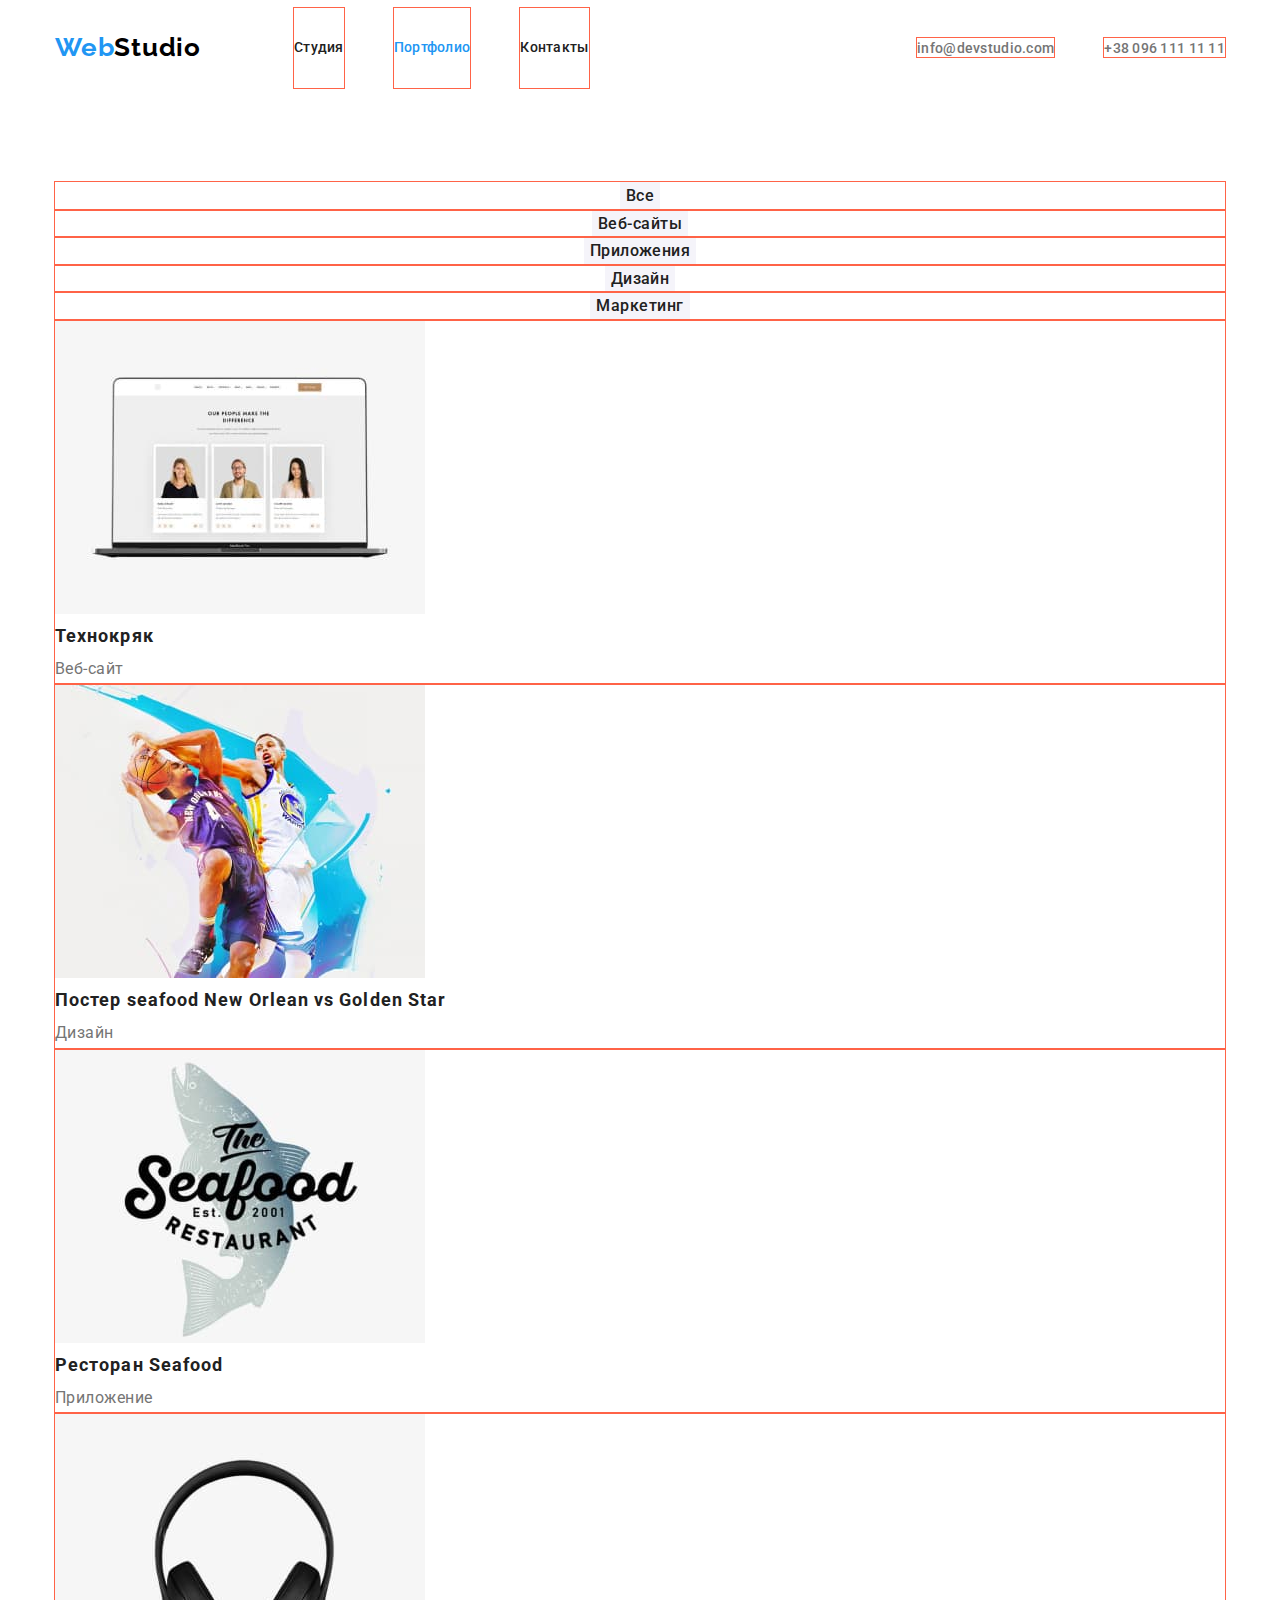
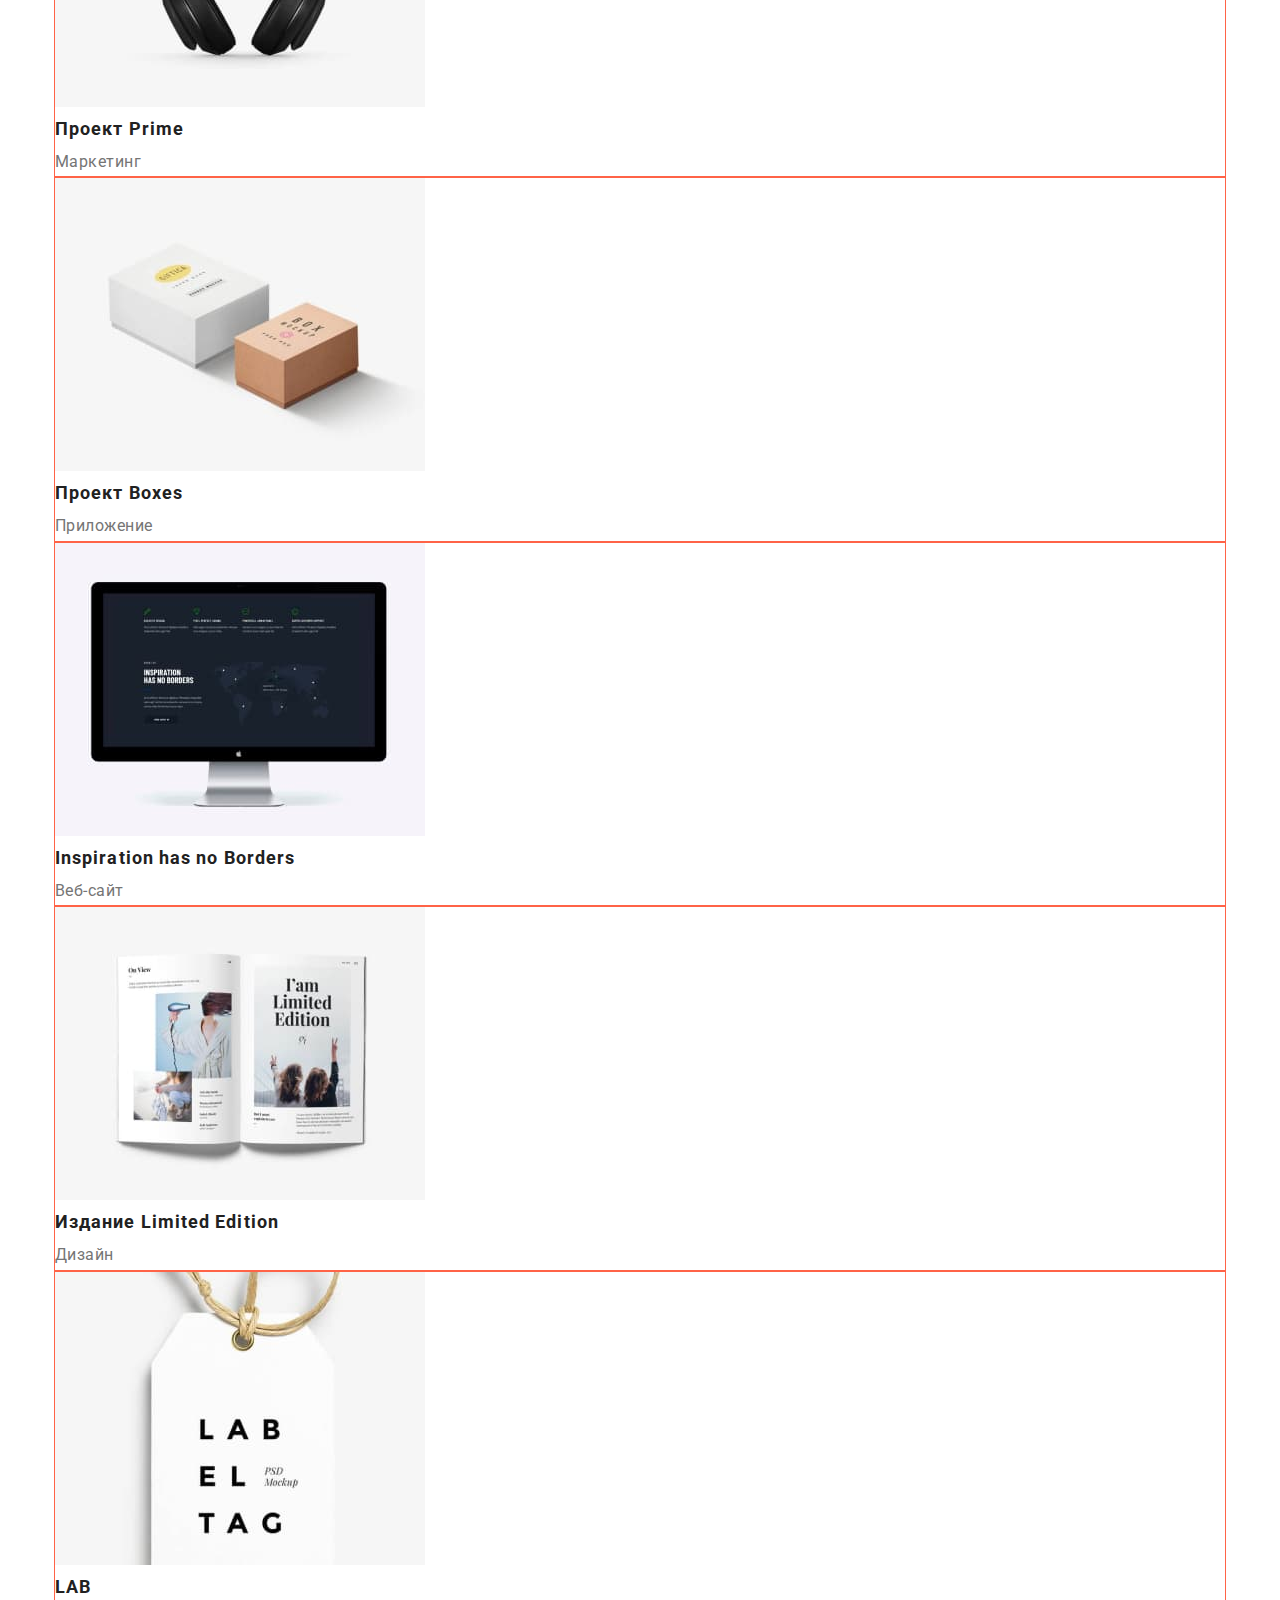
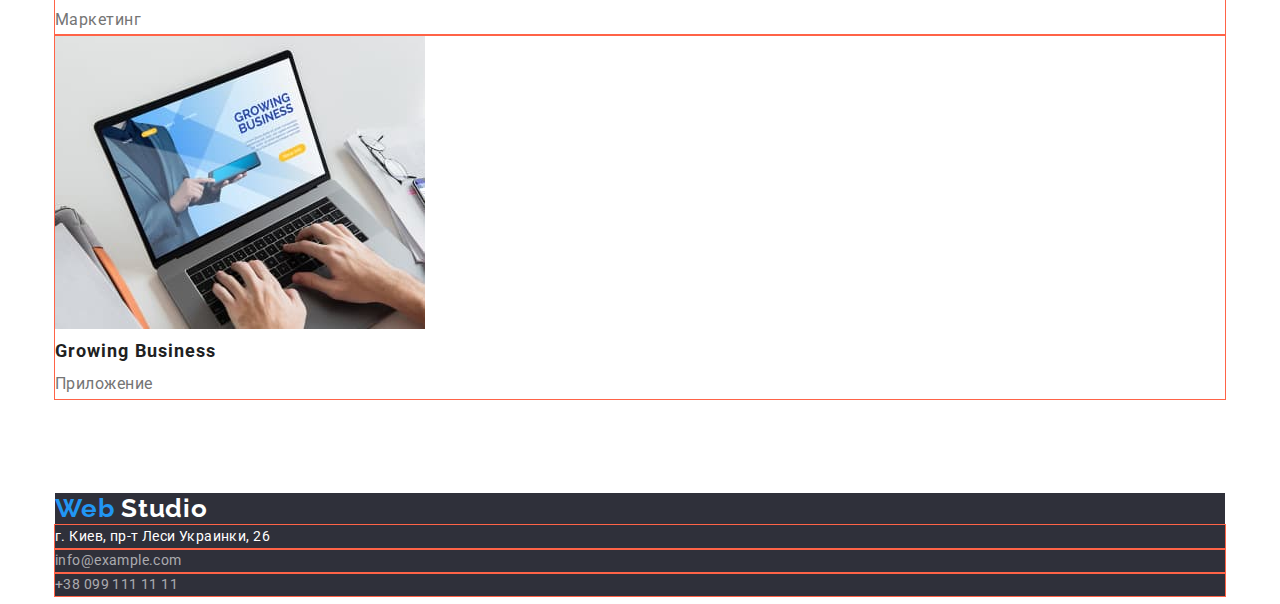
==== portfolio.html @ 66878585 "navigation" ====
<!DOCTYPE html>
<html lang="ru">
  <head>
    <meta charset="UTF-8" />
    <meta http-equiv="X-UA-Compatible" content="IE=edge" />
    <meta name="viewport" content="width=device-width, initial-scale=1.0" />
    <title>Портфолио</title>
    <link rel="stylesheet" href="https://cdnjs.cloudflare.com/ajax/libs/modern-normalize/0.2.0/modern-normalize.min.css"
      integrity="sha512-sqIVMkf5f8XGYI/UZYGs7wODxlUeoj9JknataPfUwtvrSKWMHrMXGZ7Evb6nabFYJQG15vFFyALe6r0nWCD1Ug=="
      crossorigin="anonymous" referrerpolicy="no-referrer" />
    <link rel="stylesheet" href="./css/style.css" />
    <link rel="preconnect" href="https://fonts.gstatic.com" />
    <link
      href="https://fonts.googleapis.com/css2?family=Raleway:wght@700&family=Roboto:wght@400;500;700;900&display=swap"
      rel="stylesheet"
    />
  </head>

  <body class="body">
    <div class="container">
<header class="header">
  <nav class="nav">
    <a class="logo link" href="./index.html"><span class="logo-web">Web</span>Studio</a>
    <ul class="menu list">
      <li class="item-li">
        <a class="menu-list link" href="./index.html">Студия</a>
      </li>
      <li class="item-li">
        <a class="menu-list curent link" href="./portfolio.html">Портфолио</a>
      </li>
      <li class="item-li">
        <a class="menu-list link" href="">Контакты</a>
      </li>
    </ul>
    <ul class="nav-adress list">
      <li class="item-li">
        <a class="menu-contact link" lang="en" href="mailto:info@devstudio.com">info@devstudio.com</a>
      </li>
      <li class="item-li">
        <a class="menu-contact link" href="tel:+380961111111">+38 096 111 11 11</a>
      </li>
    </ul>
  </nav>
 
</header>

<main>
  <!--section portfolio-->
  <section class="section">
    <h1 hidden>Портфолио</h1>
    <ul class="portfolio-button-menu list">
      <li>
        <button type="button" class="portfolio-button">Все</button>
      </li>
      <li>
        <button type="button" class="portfolio-button">Веб-сайты</button>
      </li>
      <li>
        <button type="button" class="portfolio-button">Приложения</button>
      </li>
      <li>
        <button type="button" class="portfolio-button">Дизайн</button>
      </li>
      <li>
        <button type="button" class="portfolio-button">Маркетинг</button>
      </li>
    </ul>
    <h2 hidden>Примеры наших робот</h2>
    <ul class="portfolio-card-list list">
      <li class="portfolio-card">
        <a href=""></a>
        <img src="./img/portfolio/img01-laptopscreen.jpg" alt="монитор ноутбука" width="370" height="294" />
        <h3 class="card-title">Технокряк</h3>
        <p class="card-txt">Веб-сайт</p>
      </li>
      <li class="portfolio-card">
        <a href=""></a>
        <img src="./img/portfolio/img02-basketball.jpg" alt="постер с изображением баскетболистов" width="370"
          height="294" />
        <h3 class="card-title">
          Постер <span lang="en"> seafood New Orlean vs Golden Star</span>
        </h3>
        <p class="card-txt">Дизайн</p>
      </li>

      <li class="portfolio-card">
        <a href=""></a>
        <img src="./img/portfolio/img03-seafood.jpg" alt="ємблема ресторана морепродуктов" width="370" height="294" />
        <h3 class="card-title">Ресторан <span lang="en">Seafood</span></h3>
        <p class="card-txt">Приложение</p>
      </li>

      <li class="portfolio-card">
        <a href=""></a>
        <img src="./img/portfolio/img04-earphone.jpg" alt="наушники" width="370" height="294" />
        <h3 class="card-title">Проект <span lang="en">Prime</span></h3>
        <p class="card-txt">Маркетинг</p>
      </li>

      <li class="portfolio-card">
        <a href=""></a>
        <img src="./img/portfolio/img05-boxesjpg.jpg" alt="две коробочки" width="370" height="294" />
        <h3 class="card-title">Проект <span lang="en">Boxes</span></h3>
        <p class="card-txt">Приложение</p>
      </li>

      <li class="portfolio-card">
        <a href=""></a>
        <img src="./img/portfolio/img06-screen.jpg" alt="монитор с изображением карты мира" width="370" height="294" />
        <h3 class="card-title">
          <span lang="en">Inspiration has no Borders</span>
        </h3>
        <p class="card-txt">Веб-сайт</p>
      </li>

      <li class="portfolio-card">
        <a href=""></a>
        <img src="./img/portfolio/img07-magazine.jpg" alt="разворот журнала" width="370" height="294" />
        <h3 class="card-title">
          Издание <span lang="en">Limited Edition</span>
        </h3>
        <p class="card-txt">Дизайн</p>
      </li>

      <li class="portfolio-card">
        <a href=""></a>
        <img src="./img/portfolio/img08-label.jpg" alt="эмблема проекта лаб" width="370" height="294" />
        <h3 class="card-title"><span lang="en">LAB</span></h3>
        <p class="card-txt">Маркетинг</p>
      </li>

      <li class="portfolio-card">
        <a href=""></a>
        <img src="./img/portfolio/img09-laptop.jpg" alt="набор на клавиатуре ноутбука" width="370" height="294" />
        <h3 class="card-title"><span lang="en">Growing Business</span></h3>
        <p class="card-txt">Приложение</p>
      </li>
    </ul>
  </section>
</main>

<footer>
  <!--contact-->
  <a class="logo link" href="./index.html"><span class="logo-web">Web</span>
    <span class="logo-studio">Studio</span></a>
  <address>
    <ul class="adress list">
      <li class="contact-list list">
        <a class="contact-map link" href="https://goo.gl/maps/kWYsMnAb214LJ1XZ8" target="blank"
          rel="noopener noreferer">г. Киев, пр-т Леси Украинки, 26</a>
      </li>
      <li class="contact-list list">
        <a class="contact link" href="mailto:info@example.com">info@example.com</a>
      </li>
      <li class="contact-list list">
        <a class="contact link" href="tel:+380991111111">+38 099 111 11 11</a>
      </li>
    </ul>
  </address>
</footer>
    </div>
  </body>
</html>
---- css/style.css ----
:root {
  --main-font: "Roboto", sans-serif;
  --secondary-font: "Raleway", sans-serif;
  --color-title: #212121;
  --color-txt: #757575;
  --color-accent: #2196f3;
  --color-menu: #212121;
  --color-menu-contakt: #757575;
  --background-hero-footer: #2f303a;
  --bgr-team-button-portfolio: #f5f4fa;
  --stroke-card-portfolio: #eeeeee;
  --contact-footer: rgba(255, 255, 255, 0.6);
}

body {
  font-family: var(--main-font);
  font-style: normal;
  color: var(--color-txt);
}

h1,
h2,
h3,
h4,
h5,
h6,
p {
  margin: 0;
}

.list {
  list-style: none;
}
.link {
  text-decoration: none;
}

ul,
ol {
  margin-top: 0px;
  margin-bottom: 0px;
  padding-left: 0px;
}

/* ==== conteiner ===== */
.container {
  width: 1170px;
  padding-left: 15px;
  padding-right: 15px;

  margin-left: auto;
  margin-right: auto;
}
.section {
  padding-top: 94px;
  padding-bottom: 94px;
}

/* ==== navigation ==== */
li {
  outline: 1px solid tomato;
}

.nav {
  display: flex;
  align-items: center;
}

.nav .menu {
  display: flex;
}

.logo {
  margin-right: 93px;
  font-family: var(--secondary-font);
  font-size: 26px;
  font-style: normal;
  font-weight: 700;
  line-height: 1.2;
  letter-spacing: 0.03em;
  text-align: left;
  color: #000000;
}
.logo-web {
  color: var(--color-accent);
}

.item-li + .item-li {
  margin-left: 50px;
}

.menu-list {
  display: block;
  padding-top: 32px;
  padding-bottom: 32px;

  font-size: 14px;
  font-weight: 500;
  line-height: 1.14;
  letter-spacing: 0.02em;
  text-align: left;
  color: var(--color-menu);
}

.nav-adress {
  display: flex;
  /* align-items: center; */
  margin-left: auto;
}
.menu-contact {
  font-size: 14px;
  font-weight: 500;
  line-height: 1.14;
  letter-spacing: 0.02em;
  text-align: left;
  color: var(--color-menu-contakt);
}

.curent {
  font-size: 14px;
  font-weight: 500;
  line-height: 1.14;
  letter-spacing: 0.02em;
  text-align: left;
  color: var(--color-accent);
}

.menu-list:hover,
.menu-list:focus,
.menu-contact:hover,
.menu-contact:focus {
  color: var(--color-accent);
}

/* ===== hero ===== */
.hero {
  background: var(--background-hero-footer);
  margin-left: -200px;
  padding: 200px;
  width: 1600px;
  text-align: center;
}
.hero-title {
  margin-bottom: 30px;
  font-size: 44px;
  font-weight: 900;
  line-height: 1.4;
  letter-spacing: 0.06em;
  text-transform: uppercase;
  color: #ffffff;
}
.hero-button {
  font-size: 16px;
  font-weight: 700;
  line-height: 1.9;
  letter-spacing: 0.06em;
  color: #ffffff;
  background: #2196f3;
  cursor: pointer;
}

/* == section the best == */
.section-the-best {
  letter-spacing: 0.03em;
  text-align: left;
}
.the-best-title {
  font-size: 14px;
  font-weight: 700;
  line-height: 1.14;
  color: var(--color-title);
  text-transform: uppercase;
}
.the-best-txt {
  font-weight: 400;
  line-height: 1.71;
}

/* ===== section we do ===== */

.we-do-title,
.team-title {
  font-size: 36px;
  font-weight: 700;
  line-height: 1.17;
  letter-spacing: 0.03em;
  text-align: center;
  color: var(--color-title);
}

/* ===== section team ===== */
.team-name {
  font-size: 16px;
  font-weight: 500;
  line-height: 1.9;
  letter-spacing: 0.03em;
  text-align: center;
  font-weight: 500;
  color: var(--color-title);
}
.team-txt {
  font-size: 16px;
  line-height: 1.9;
  letter-spacing: 0.03em;
  text-align: center;
  font-weight: 400;
  color: var(--color-txt);
}

/* ===== portfolio ===== */
.portfolio-button-menu {
  text-align: center;
}
.section-portfolio,
.portfolio-button {
  font-family: var(--main-font);
  font-size: 16px;
  font-weight: 500;
  line-height: 1.6;
  letter-spacing: 0.03em;
  text-align: center;
  color: var(--color-title);
  background-color: var(--bgr-team-button-portfolio);
  border: none;
  cursor: pointer;
}
.portfolio-button:hover,
.portfolio-button:focus {
  font-family: var(--main-font);
  font-size: 16px;
  font-weight: 500;
  line-height: 1.6;
  letter-spacing: 0.03em;
  text-align: center;
  color: #ffffff;
  border: none;
  background-color: var(--color-accent);
}
.portfolio-card {
  text-align: left;
  /* border-color: #eeeeee;
  border: 1px; */
}
.card-title {
  font-size: 18px;
  font-weight: 700;
  line-height: 2;
  letter-spacing: 0.06em;
  color: var(--color-title);
}
.card-txt {
  font-size: 16px;
  font-weight: 400;
  line-height: 1.9;
  letter-spacing: 0.03em;
}
/* footer */
footer {
  background: var(--background-hero-footer);
}
.logo-studio {
  color: #ffffff;
}

.contact {
  font-size: 14px;
  font-style: normal;
  font-weight: 400;
  line-height: 1.71;
  letter-spacing: 0.03em;
  text-align: left;
  color: var(--contact-footer);
}

.contact-map {
  font-size: 14px;
  font-style: normal;
  font-weight: 400;
  line-height: 1.71;
  letter-spacing: 0.03em;
  text-align: left;
  color: #ffffff;
}

.contact-map:hover,
.contact-map:focus,
.contact:hover,
.contact:focus {
  color: var(--color-accent);
}
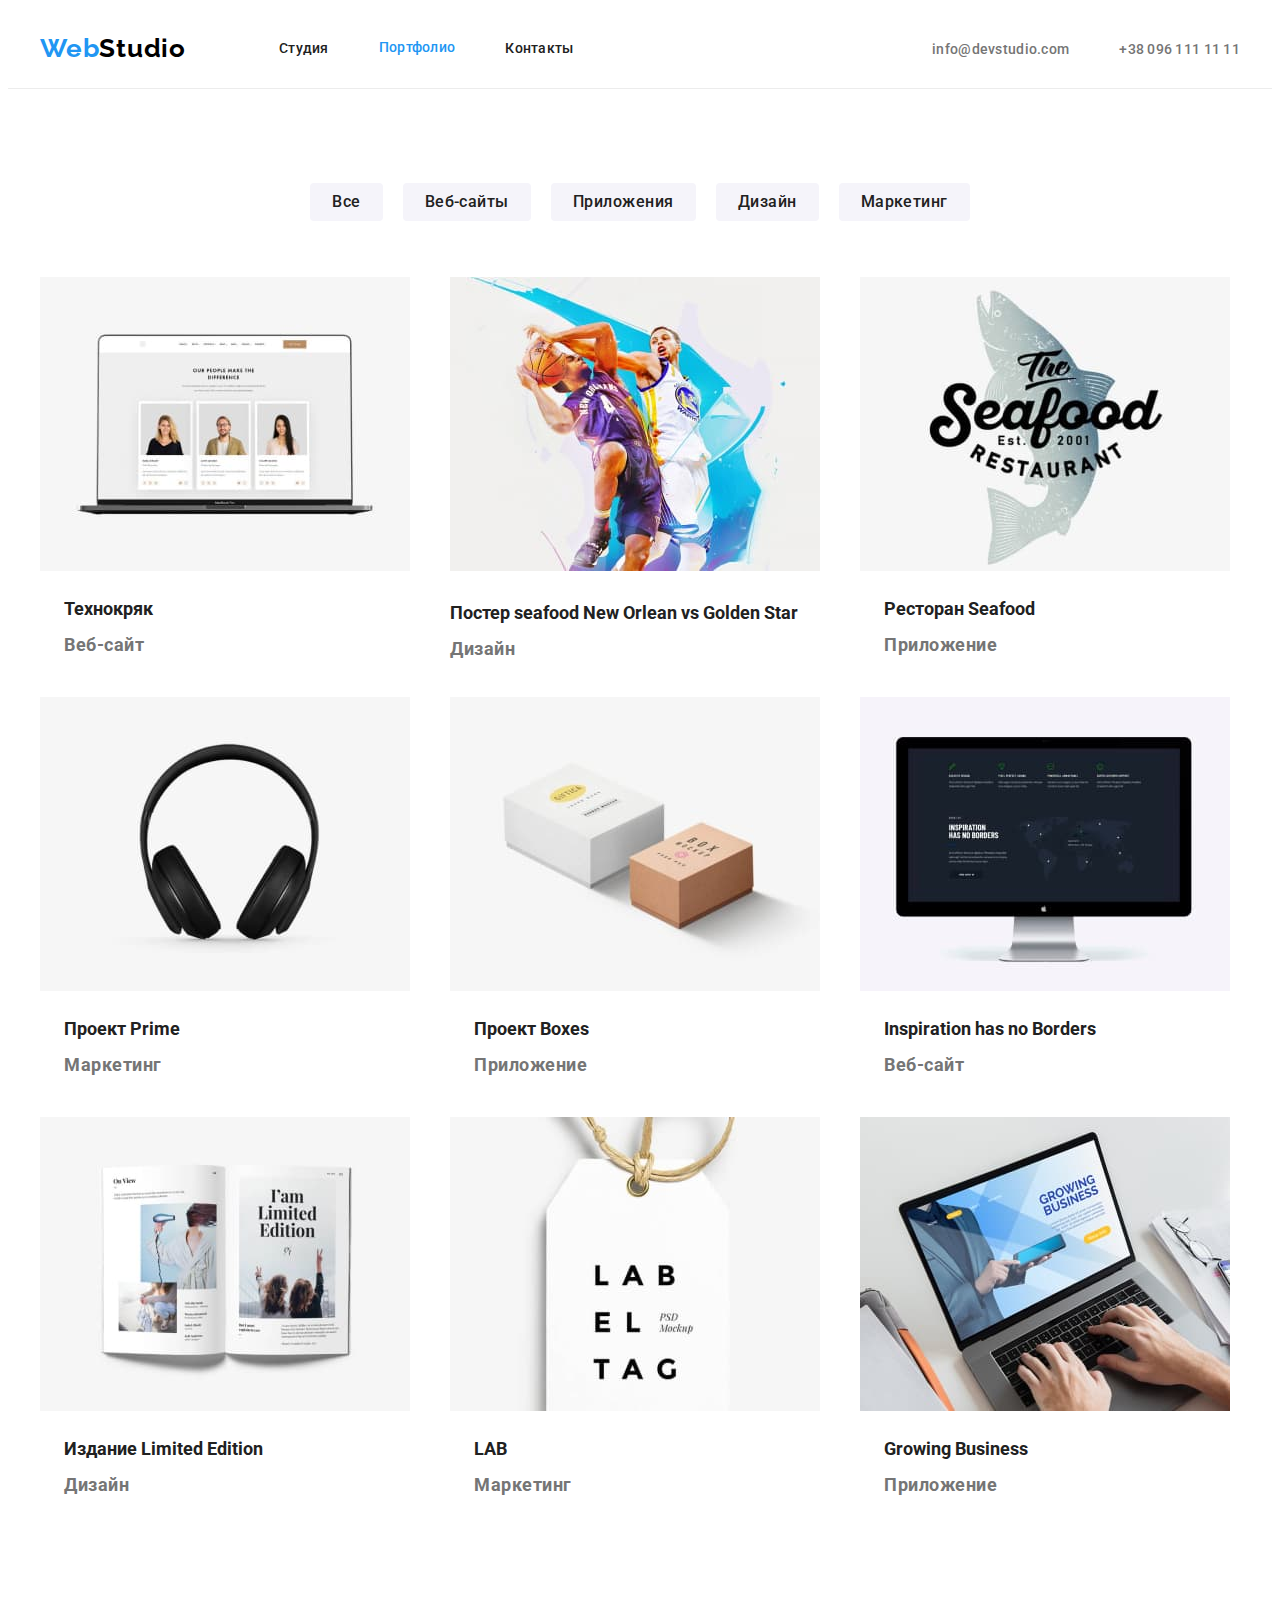
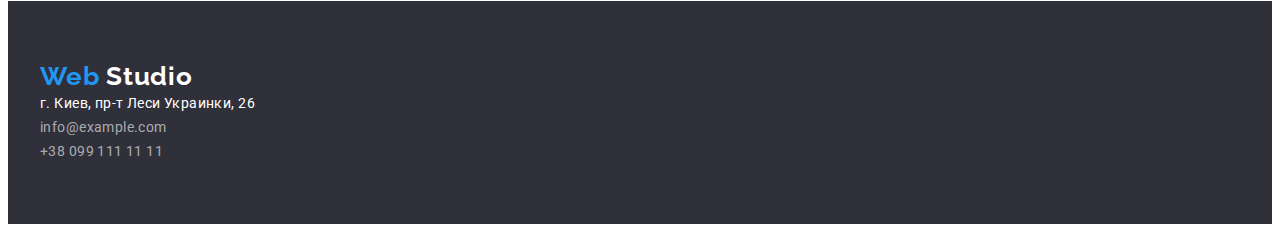
==== commit 4bab252a: "portfolio" ====
--- a/portfolio.html
+++ b/portfolio.html
@@ -5,9 +5,13 @@
     <meta http-equiv="X-UA-Compatible" content="IE=edge" />
     <meta name="viewport" content="width=device-width, initial-scale=1.0" />
     <title>Портфолио</title>
-    <link rel="stylesheet" href="https://cdnjs.cloudflare.com/ajax/libs/modern-normalize/0.2.0/modern-normalize.min.css"
+    <link
+      rel="stylesheet"
+      href="https://cdnjs.cloudflare.com/ajax/libs/modern-normalize/0.2.0/modern-normalize.min.css"
       integrity="sha512-sqIVMkf5f8XGYI/UZYGs7wODxlUeoj9JknataPfUwtvrSKWMHrMXGZ7Evb6nabFYJQG15vFFyALe6r0nWCD1Ug=="
-      crossorigin="anonymous" referrerpolicy="no-referrer" />
+      crossorigin="anonymous"
+      referrerpolicy="no-referrer"
+    />
     <link rel="stylesheet" href="./css/style.css" />
     <link rel="preconnect" href="https://fonts.gstatic.com" />
     <link
@@ -16,148 +20,183 @@
     />
   </head>
 
-  <body class="body">
-    <div class="container">
-<header class="header">
-  <nav class="nav">
-    <a class="logo link" href="./index.html"><span class="logo-web">Web</span>Studio</a>
-    <ul class="menu list">
-      <li class="item-li">
-        <a class="menu-list link" href="./index.html">Студия</a>
-      </li>
-      <li class="item-li">
-        <a class="menu-list curent link" href="./portfolio.html">Портфолио</a>
-      </li>
-      <li class="item-li">
-        <a class="menu-list link" href="">Контакты</a>
-      </li>
-    </ul>
-    <ul class="nav-adress list">
-      <li class="item-li">
-        <a class="menu-contact link" lang="en" href="mailto:info@devstudio.com">info@devstudio.com</a>
-      </li>
-      <li class="item-li">
-        <a class="menu-contact link" href="tel:+380961111111">+38 096 111 11 11</a>
-      </li>
-    </ul>
-  </nav>
- 
-</header>
-
-<main>
-  <!--section portfolio-->
-  <section class="section">
-    <h1 hidden>Портфолио</h1>
-    <ul class="portfolio-button-menu list">
-      <li>
-        <button type="button" class="portfolio-button">Все</button>
-      </li>
-      <li>
-        <button type="button" class="portfolio-button">Веб-сайты</button>
-      </li>
-      <li>
-        <button type="button" class="portfolio-button">Приложения</button>
-      </li>
-      <li>
-        <button type="button" class="portfolio-button">Дизайн</button>
-      </li>
-      <li>
-        <button type="button" class="portfolio-button">Маркетинг</button>
-      </li>
-    </ul>
-    <h2 hidden>Примеры наших робот</h2>
-    <ul class="portfolio-card-list list">
-      <li class="portfolio-card">
-        <a href=""></a>
-        <img src="./img/portfolio/img01-laptopscreen.jpg" alt="монитор ноутбука" width="370" height="294" />
-        <h3 class="card-title">Технокряк</h3>
-        <p class="card-txt">Веб-сайт</p>
-      </li>
-      <li class="portfolio-card">
-        <a href=""></a>
-        <img src="./img/portfolio/img02-basketball.jpg" alt="постер с изображением баскетболистов" width="370"
-          height="294" />
-        <h3 class="card-title">
-          Постер <span lang="en"> seafood New Orlean vs Golden Star</span>
-        </h3>
-        <p class="card-txt">Дизайн</p>
-      </li>
-
-      <li class="portfolio-card">
-        <a href=""></a>
-        <img src="./img/portfolio/img03-seafood.jpg" alt="ємблема ресторана морепродуктов" width="370" height="294" />
-        <h3 class="card-title">Ресторан <span lang="en">Seafood</span></h3>
-        <p class="card-txt">Приложение</p>
-      </li>
-
-      <li class="portfolio-card">
-        <a href=""></a>
-        <img src="./img/portfolio/img04-earphone.jpg" alt="наушники" width="370" height="294" />
-        <h3 class="card-title">Проект <span lang="en">Prime</span></h3>
-        <p class="card-txt">Маркетинг</p>
-      </li>
-
-      <li class="portfolio-card">
-        <a href=""></a>
-        <img src="./img/portfolio/img05-boxesjpg.jpg" alt="две коробочки" width="370" height="294" />
-        <h3 class="card-title">Проект <span lang="en">Boxes</span></h3>
-        <p class="card-txt">Приложение</p>
-      </li>
-
-      <li class="portfolio-card">
-        <a href=""></a>
-        <img src="./img/portfolio/img06-screen.jpg" alt="монитор с изображением карты мира" width="370" height="294" />
-        <h3 class="card-title">
-          <span lang="en">Inspiration has no Borders</span>
-        </h3>
-        <p class="card-txt">Веб-сайт</p>
-      </li>
-
-      <li class="portfolio-card">
-        <a href=""></a>
-        <img src="./img/portfolio/img07-magazine.jpg" alt="разворот журнала" width="370" height="294" />
-        <h3 class="card-title">
-          Издание <span lang="en">Limited Edition</span>
-        </h3>
-        <p class="card-txt">Дизайн</p>
-      </li>
-
-      <li class="portfolio-card">
-        <a href=""></a>
-        <img src="./img/portfolio/img08-label.jpg" alt="эмблема проекта лаб" width="370" height="294" />
-        <h3 class="card-title"><span lang="en">LAB</span></h3>
-        <p class="card-txt">Маркетинг</p>
-      </li>
-
-      <li class="portfolio-card">
-        <a href=""></a>
-        <img src="./img/portfolio/img09-laptop.jpg" alt="набор на клавиатуре ноутбука" width="370" height="294" />
-        <h3 class="card-title"><span lang="en">Growing Business</span></h3>
-        <p class="card-txt">Приложение</p>
-      </li>
-    </ul>
-  </section>
-</main>
-
-<footer>
-  <!--contact-->
-  <a class="logo link" href="./index.html"><span class="logo-web">Web</span>
-    <span class="logo-studio">Studio</span></a>
-  <address>
-    <ul class="adress list">
-      <li class="contact-list list">
-        <a class="contact-map link" href="https://goo.gl/maps/kWYsMnAb214LJ1XZ8" target="blank"
-          rel="noopener noreferer">г. Киев, пр-т Леси Украинки, 26</a>
-      </li>
-      <li class="contact-list list">
-        <a class="contact link" href="mailto:info@example.com">info@example.com</a>
-      </li>
-      <li class="contact-list list">
-        <a class="contact link" href="tel:+380991111111">+38 099 111 11 11</a>
-      </li>
-    </ul>
-  </address>
-</footer>
+  <body>
+    <!-- === HEADER === -->
+    <header class="header">
+      <div class="container header-section">
+        <nav class="nav">
+          <a class="logo link" href="./index.html"><span class="logo-web">Web</span>Studio</a>
+          <ul class="menu list">
+            <li class="item-li">
+              <a class="menu-list link" href="./index.html">Студия</a>
+            </li>
+            <li class="item-li">
+              <a class="menu-list curent link" href="./portfolio.html">Портфолио</a>
+            </li>
+            <li class="item-li">
+              <a class="menu-list link" href="">Контакты</a>
+            </li>
+          </ul>
+        </nav>
+  
+        <ul class="nav-adress list">
+          <li class="mail-contact">
+            <a class="menu-contact link" lang="en" href="mailto:info@devstudio.com">info@devstudio.com</a>
+          </li>
+          <li class="">
+            <a class="menu-contact link" href="tel:+380961111111">+38 096 111 11 11</a>
+          </li>
+        </ul>
+      </div>
+    </header>
+
+      <main>
+        <!--section portfolio-->
+        <section class="section-portfolio">
+          <div class="container">
+<h1 hidden>Портфолио</h1>
+<ul class="portfolio-button-menu list">
+  <li class="portfolio-button-li">
+    <button type="button" class="portfolio-button">Все</button>
+  </li>
+  <li class="portfolio-button-li">
+    <button type="button" class="portfolio-button">Веб-сайты</button>
+  </li>
+  <li class="portfolio-button-li">
+    <button type="button" class="portfolio-button">Приложения</button>
+  </li>
+  <li class="portfolio-button-li">
+    <button type="button" class="portfolio-button">Дизайн</button>
+  </li>
+  <li class="portfolio-button-li">
+    <button type="button" class="portfolio-button">Маркетинг</button>
+  </li>
+</ul>
+<h2 hidden>Примеры наших робот</h2>
+<ul class="portfolio-card-list list">
+  <li class="portfolio-card">
+    <a href=""></a>
+    <img src="./img/portfolio/img01-laptopscreen.jpg" alt="монитор ноутбука" width="370" height="294" />
+    <div class="portfolio-card-content">
+      <h3 class="card-title">Технокряк</h3>
+      <p class="card-txt">Веб-сайт</p>
+    </div>
+  </li>
+  <li class="portfolio-card">
+    <a href=""></a>
+    <img src="./img/portfolio/img02-basketball.jpg" alt="постер с изображением баскетболистов" width="370"
+      height="294" />
+      <div class="portfolio-card-content">
+      </div>
+    <h3 class="card-title">
+      Постер <span lang="en"> seafood New Orlean vs Golden Star</span>
+    </h3>
+    <p class="card-txt">Дизайн</p>
+  </li>
+
+  <li class="portfolio-card">
+    <a href=""></a>
+    <img src="./img/portfolio/img03-seafood.jpg" alt="ємблема ресторана морепродуктов" width="370" height="294" />
+    <div class="portfolio-card-content">
+    <h3 class="card-title">
+      Ресторан <span lang="en">Seafood</span>
+    </h3>
+    <p class="card-txt">Приложение</p>
+    </div>
+    
+  </li>
+
+  <li class="portfolio-card">
+    <a href=""></a>
+    <img src="./img/portfolio/img04-earphone.jpg" alt="наушники" width="370" height="294" />
+    <div class="portfolio-card-content">
+    <h3 class="card-title">Проект <span lang="en">Prime</span></h3>
+    <p class="card-txt">Маркетинг</p>
+    </div>
+   </li>
+
+  <li class="portfolio-card">
+    <a href=""></a>
+    <img src="./img/portfolio/img05-boxesjpg.jpg" alt="две коробочки" width="370" height="294" />
+    <div class="portfolio-card-content">
+    <h3 class="card-title">Проект <span lang="en">Boxes</span></h3>
+    <p class="card-txt">Приложение</p>
+    </div>
+    
+  </li>
+
+  <li class="portfolio-card">
+    <a href=""></a>
+    <img src="./img/portfolio/img06-screen.jpg" alt="монитор с изображением карты мира" width="370" height="294" />
+    <div class="portfolio-card-content">
+    <h3 class="card-title">
+      <span lang="en">Inspiration has no Borders</span>
+    </h3>
+    <p class="card-txt">Веб-сайт</p>
+    </div>
+    
+  </li>
+
+  <li class="portfolio-card">
+    <a href=""></a>
+    <img src="./img/portfolio/img07-magazine.jpg" alt="разворот журнала" width="370" height="294" />
+    <div class="portfolio-card-content">
+    <h3 class="card-title">
+      Издание <span lang="en">Limited Edition</span>
+    </h3>
+    <p class="card-txt">Дизайн</p>
+    </div>
+    
+  </li>
+
+  <li class="portfolio-card">
+    <a href=""></a>
+    <img src="./img/portfolio/img08-label.jpg" alt="эмблема проекта лаб" width="370" height="294" />
+    <div class="portfolio-card-content">
+    <h3 class="card-title"><span lang="en">LAB</span></h3>
+    <p class="card-txt">Маркетинг</p>
+    </div>
+    
+  </li>
+
+  <li class="portfolio-card">
+    <a href=""></a>
+    <img src="./img/portfolio/img09-laptop.jpg" alt="набор на клавиатуре ноутбука" width="370" height="294" />
+    <div class="portfolio-card-content">
+    <h3 class="card-title">
+      <span lang="en">Growing Business</span>
+    </h3>
+    <p class="card-txt">Приложение</p>
+    </div>
+    
+  </li>
+</ul>
+          </div>
+         
+        </section>
+      </main>
+
+          <footer>
+            <!--contact-->
+            <div class="container div-footer">
+              <a class="logo link" href="./index.html"><span class="logo-web">Web</span>
+                <span class="logo-studio">Studio</span></a>
+              <address>
+                <ul class="adress list">
+                  <li class="contact-list list">
+                    <a class="contact-map link" href="https://goo.gl/maps/kWYsMnAb214LJ1XZ8" target="blank"
+                      rel="noopener noreferer">г. Киев, пр-т Леси Украинки, 26</a>
+                  </li>
+                  <li class="contact-list list">
+                    <a class="contact link" href="mailto:info@example.com">info@example.com</a>
+                  </li>
+                  <li class="contact-list list">
+                    <a class="contact link" href="tel:+380991111111">+38 099 111 11 11</a>
+                  </li>
+                </ul>
+              </address>
+            </div>
+          </footer>
     </div>
   </body>
 </html>
--- a/css/style.css
+++ b/css/style.css
@@ -10,6 +10,7 @@
   --bgr-team-button-portfolio: #f5f4fa;
   --stroke-card-portfolio: #eeeeee;
   --contact-footer: rgba(255, 255, 255, 0.6);
+  --card-set-gap: 30px;
 }
 
 body {
@@ -42,34 +43,43 @@
   padding-left: 0px;
 }
 
-/* ==== conteiner ===== */
+img {
+  display: block;
+}
+/* =====&&&&======= */
+/* li {
+  outline: 1px solid tomato;
+} */
+
+/* ======= COMPONENTS ======== */
+
 .container {
-  width: 1170px;
+  width: 1200px;
+  margin-left: auto;
+  margin-right: auto;
   padding-left: 15px;
   padding-right: 15px;
-
-  margin-left: auto;
-  margin-right: auto;
-}
-.section {
   padding-top: 94px;
-  padding-bottom: 94px;
+  padding-bottom: 0;
 }
 
 /* ==== navigation ==== */
-li {
-  outline: 1px solid tomato;
+.header-section {
+  align-items: center;
+  display: flex;
+  padding-top: 0px;
+  padding-bottom: 0px;
+  justify-content: space-between;
+}
+
+.header {
+  border-bottom: 1px solid #ececec;
 }
 
 .nav {
   display: flex;
   align-items: center;
 }
-
-.nav .menu {
-  display: flex;
-}
-
 .logo {
   margin-right: 93px;
   font-family: var(--secondary-font);
@@ -85,28 +95,47 @@
   color: var(--color-accent);
 }
 
-.item-li + .item-li {
-  margin-left: 50px;
-}
-
+.menu {
+  display: flex;
+}
 .menu-list {
-  display: block;
   padding-top: 32px;
   padding-bottom: 32px;
-
+  display: block;
+  font-size: 14px;
+  font-weight: 500;
+  line-height: 1.17;
+  letter-spacing: 0.02em;
+  text-align: left;
+  color: var(--color-menu);
+}
+.curent {
   font-size: 14px;
   font-weight: 500;
   line-height: 1.14;
   letter-spacing: 0.02em;
   text-align: left;
-  color: var(--color-menu);
+  color: var(--color-accent);
+}
+
+/* .item-li + .item-li {
+  margin-left: 50px;
+} */
+.item-li:not(:last-child) {
+  margin-right: 50px;
+}
+.item-li {
+  display: block;
 }
 
 .nav-adress {
   display: flex;
-  /* align-items: center; */
   margin-left: auto;
 }
+.mail-contact {
+  margin-right: 50px;
+}
+
 .menu-contact {
   font-size: 14px;
   font-weight: 500;
@@ -114,15 +143,6 @@
   letter-spacing: 0.02em;
   text-align: left;
   color: var(--color-menu-contakt);
-}
-
-.curent {
-  font-size: 14px;
-  font-weight: 500;
-  line-height: 1.14;
-  letter-spacing: 0.02em;
-  text-align: left;
-  color: var(--color-accent);
 }
 
 .menu-list:hover,
@@ -135,10 +155,14 @@
 /* ===== hero ===== */
 .hero {
   background: var(--background-hero-footer);
-  margin-left: -200px;
-  padding: 200px;
-  width: 1600px;
-  text-align: center;
+  text-align: center;
+}
+.container-hero {
+  text-align: center;
+  padding-right: auto;
+  padding-left: auto;
+  padding-top: 200px;
+  padding-bottom: 200px;
 }
 .hero-title {
   margin-bottom: 30px;
@@ -150,6 +174,8 @@
   color: #ffffff;
 }
 .hero-button {
+  padding: 10px 32px;
+  border-radius: 4px;
   font-size: 16px;
   font-weight: 700;
   line-height: 1.9;
@@ -161,25 +187,49 @@
 
 /* == section the best == */
 .section-the-best {
-  letter-spacing: 0.03em;
-  text-align: left;
-}
+}
+
+.the-best {
+  display: flex;
+  flex-wrap: wrap;
+  justify-content: space-between;
+}
+.the-best-list {
+  flex-basis: calc((100% - 90px) / 4);
+}
+.the-best-list + .the-best-list {
+  margin-left: var(--card-set-gap);
+}
+
 .the-best-title {
   font-size: 14px;
   font-weight: 700;
   line-height: 1.14;
+  letter-spacing: 0.03em;
+  text-align: left;
   color: var(--color-title);
   text-transform: uppercase;
 }
 .the-best-txt {
   font-weight: 400;
   line-height: 1.71;
+  letter-spacing: 0.03em;
+  text-align: left;
 }
 
 /* ===== section we do ===== */
+
+.we-do {
+  display: flex;
+  margin-left: -30px;
+}
+.we-do-li {
+  margin-left: 30px;
+}
 
 .we-do-title,
 .team-title {
+  margin-bottom: 50px;
   font-size: 36px;
   font-weight: 700;
   line-height: 1.17;
@@ -189,6 +239,19 @@
 }
 
 /* ===== section team ===== */
+
+.team {
+  display: flex;
+  margin-left: -30px;
+  margin-top: -30px;
+  padding-bottom: 94px;
+}
+.team-list {
+  margin-left: 30px;
+  margin-top: 30px;
+  border-radius: 4px;
+}
+
 .team-name {
   font-size: 16px;
   font-weight: 500;
@@ -209,10 +272,18 @@
 
 /* ===== portfolio ===== */
 .portfolio-button-menu {
-  text-align: center;
-}
-.section-portfolio,
+  display: flex;
+  margin: 0 auto;
+  margin-bottom: 56px;
+  justify-content: center;
+  text-align: center;
+}
+
+/* .section-portfolio */
 .portfolio-button {
+  padding: 6px 22px;
+  border-radius: 4px;
+
   font-family: var(--main-font);
   font-size: 16px;
   font-weight: 500;
@@ -226,6 +297,8 @@
 }
 .portfolio-button:hover,
 .portfolio-button:focus {
+  padding: 6px 22px;
+
   font-family: var(--main-font);
   font-size: 16px;
   font-weight: 500;
@@ -233,35 +306,84 @@
   letter-spacing: 0.03em;
   text-align: center;
   color: #ffffff;
+  background-color: var(--color-accent);
   border: none;
-  background-color: var(--color-accent);
+  border-radius: 4px;
+}
+.portfolio-button-li:not(:first-child) {
+  margin-left: 20px;
+}
+.portfolio-card-list {
+  display: flex;
+  flex-wrap: wrap;
+  margin-left: calc(-1 * var(--card-set-gap));
+  margin-top: calc(-1 * var(--card-set-gap));
+
+  border: 1px;
+  border-color: var(--color-accent);
 }
 .portfolio-card {
   text-align: left;
+  flex-basis: calc((100% - 3 * var(--card-set-gap)) / 3);
   /* border-color: #eeeeee;
   border: 1px; */
 }
+.portfolio-card {
+  margin-left: var(--card-set-gap);
+  margin-top: var(--card-set-gap);
+}
+.portfolio-card-content {
+  padding: 20px 24px 4px 24px;
+  
+}
 .card-title {
   font-size: 18px;
   font-weight: 700;
   line-height: 2;
+  Line height: 171%
   letter-spacing: 0.06em;
   color: var(--color-title);
 }
 .card-txt {
-  font-size: 16px;
-  font-weight: 400;
-  line-height: 1.9;
-  letter-spacing: 0.03em;
-}
+  font-size: 18px;
+  font-weight: 700;
+  line-height: 2;
+  letter-spacing: 0.03em;
+}
+.section-portfolio .container {
+padding-bottom: 94px;
+}
+
+.portfolio-card-list {
+  display: flex;
+  flex-wrap: wrap;
+  margin-left: calc(-1 * var(--card-set-gap));
+  margin-top: calc(-1 * var(--card-set-gap));
+}
+
 /* footer */
 footer {
   background: var(--background-hero-footer);
 }
+.div-footer {
+  padding: 60px 15px;
+  margin-right: auto;
+}
+.div-footer .logo {
+  margin-bottom: 20;
+}
 .logo-studio {
   color: #ffffff;
 }
-
+.address {
+  display: block;
+}
+.contact-list:not(:last-chaild) {
+  margin-bottom: 20px;
+}
+contact-list {
+  display: block;
+}
 .contact {
   font-size: 14px;
   font-style: normal;
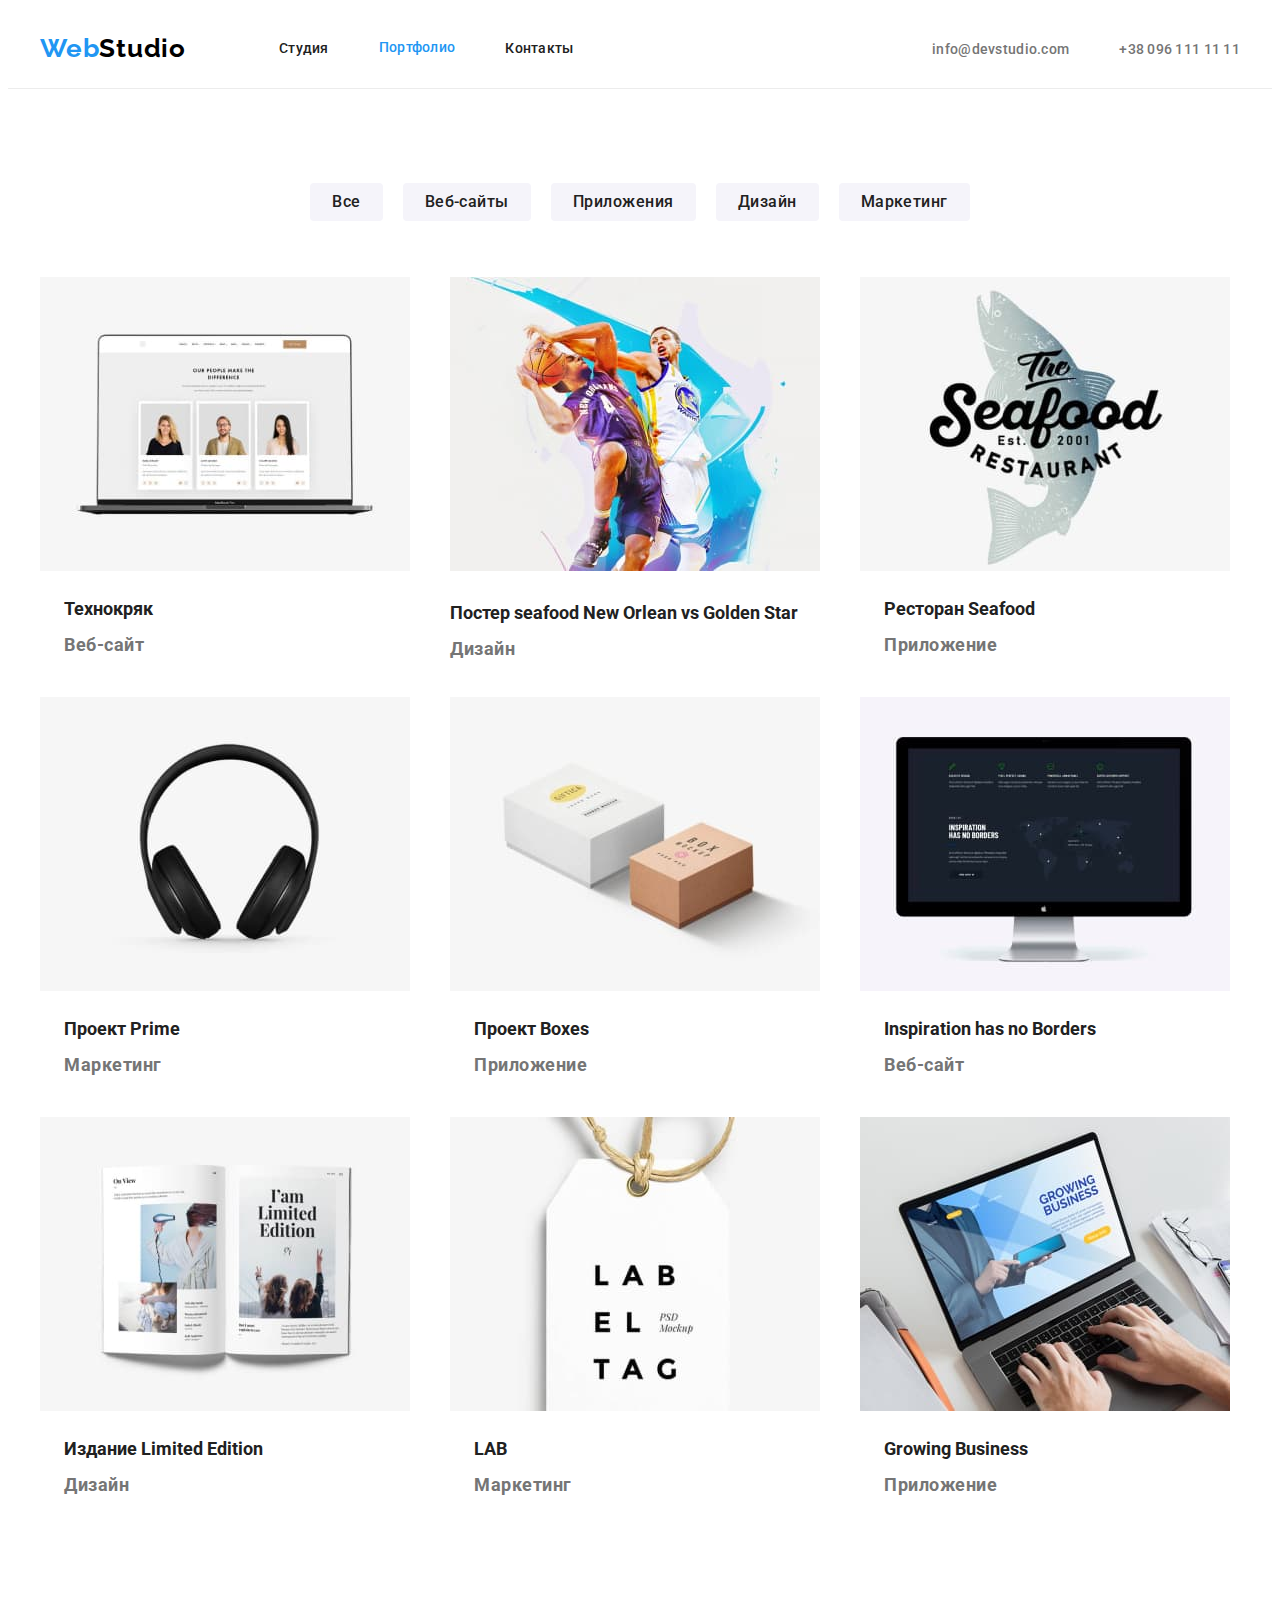
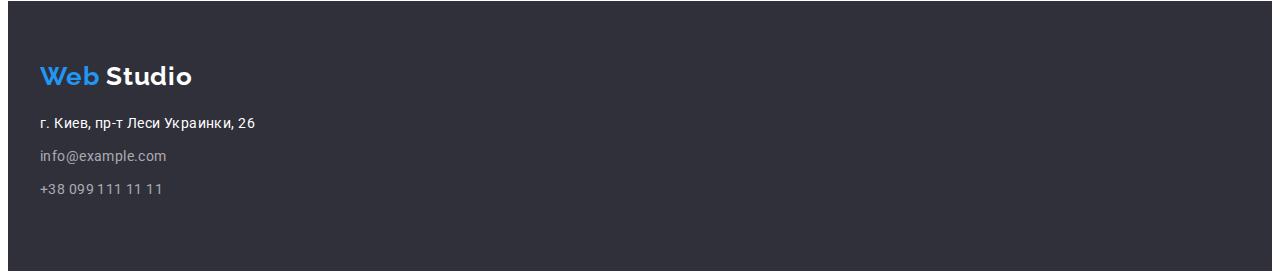
==== commit 5c392644: "footer" ====
--- a/portfolio.html
+++ b/portfolio.html
@@ -179,9 +179,9 @@
           <footer>
             <!--contact-->
             <div class="container div-footer">
-              <a class="logo link" href="./index.html"><span class="logo-web">Web</span>
+              <a class="logo logo-footer link" href="./index.html"><span class="logo-web">Web</span>
                 <span class="logo-studio">Studio</span></a>
-              <address>
+              <address class="adress-footer">
                 <ul class="adress list">
                   <li class="contact-list list">
                     <a class="contact-map link" href="https://goo.gl/maps/kWYsMnAb214LJ1XZ8" target="blank"
--- a/css/style.css
+++ b/css/style.css
@@ -239,7 +239,9 @@
 }
 
 /* ===== section team ===== */
-
+  /* border:10px;
+  border-color: var(--color-title);
+  border-radius: 4px; */
 .team {
   display: flex;
   margin-left: -30px;
@@ -249,16 +251,15 @@
 .team-list {
   margin-left: 30px;
   margin-top: 30px;
-  border-radius: 4px;
-}
+  }
 
 .team-name {
+  margin-top: var(--card-set-gap);
   font-size: 16px;
   font-weight: 500;
   line-height: 1.9;
   letter-spacing: 0.03em;
   text-align: center;
-  font-weight: 500;
   color: var(--color-title);
 }
 .team-txt {
@@ -369,20 +370,21 @@
   padding: 60px 15px;
   margin-right: auto;
 }
-.div-footer .logo {
+.logo-footer {
+  margin-bottom: 20px;
+}
+
+.container > .logo {
+  display: block;
   margin-bottom: 20;
 }
 .logo-studio {
   color: #ffffff;
 }
-.address {
+
+.contact-list {
   display: block;
-}
-.contact-list:not(:last-chaild) {
-  margin-bottom: 20px;
-}
-contact-list {
-  display: block;
+  margin-bottom: 9px;
 }
 .contact {
   font-size: 14px;
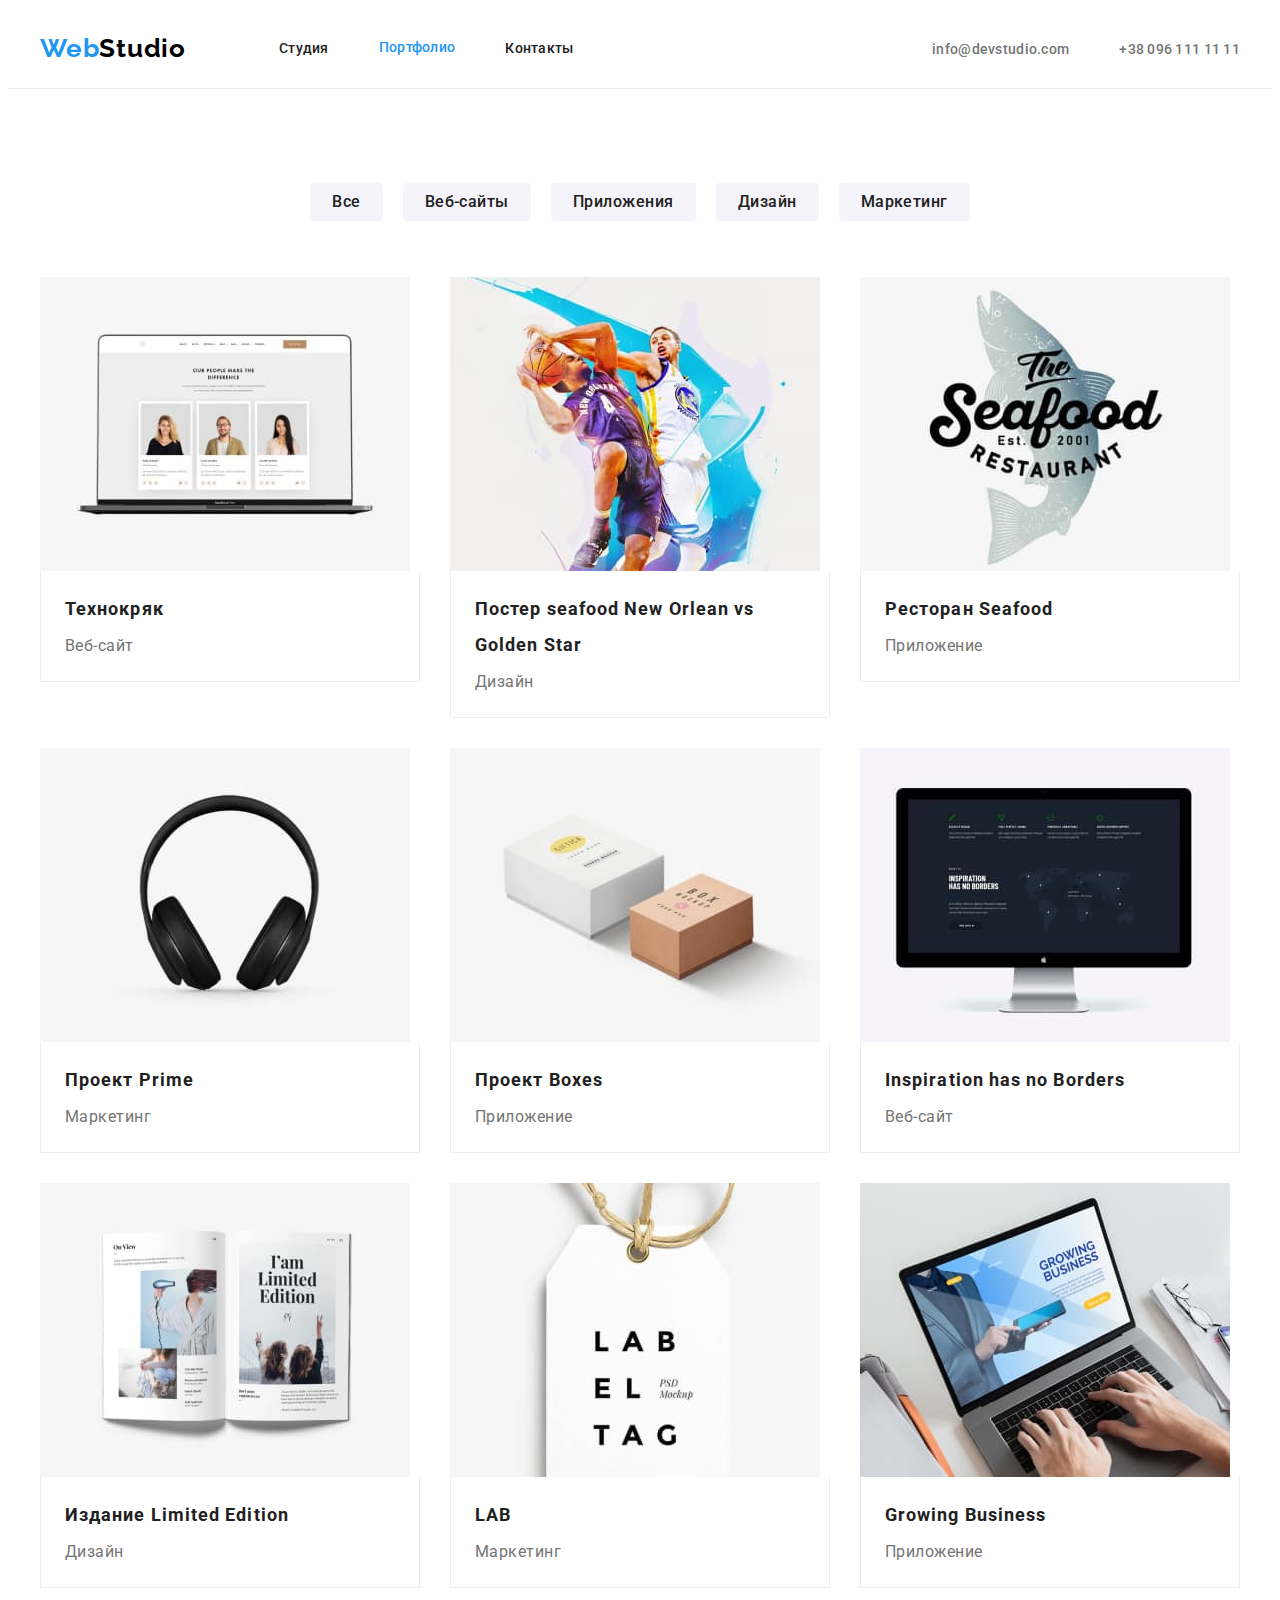
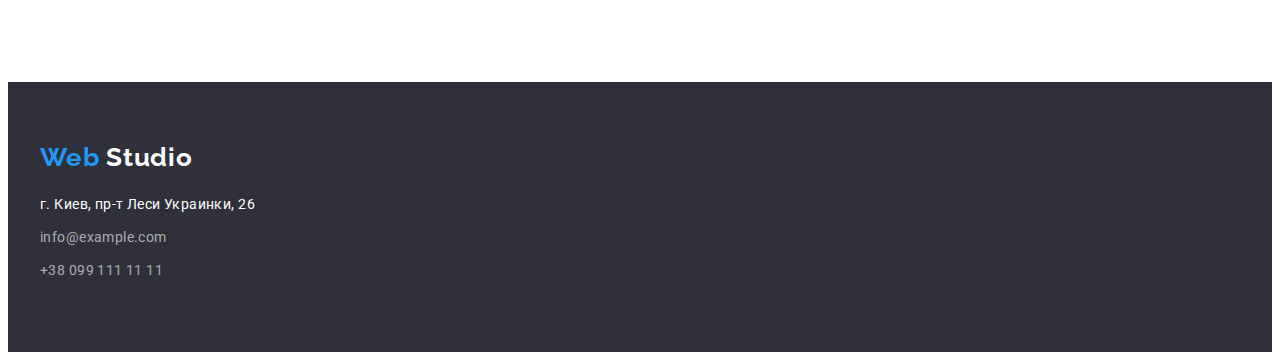
==== commit 4c68a72e: "portfolio card" ====
--- a/portfolio.html
+++ b/portfolio.html
@@ -73,103 +73,118 @@
   </li>
 </ul>
 <h2 hidden>Примеры наших робот</h2>
+
 <ul class="portfolio-card-list list">
+
   <li class="portfolio-card">
     <a href=""></a>
     <img src="./img/portfolio/img01-laptopscreen.jpg" alt="монитор ноутбука" width="370" height="294" />
-    <div class="portfolio-card-content">
-      <h3 class="card-title">Технокряк</h3>
-      <p class="card-txt">Веб-сайт</p>
-    </div>
-  </li>
+    <div class="portfolio-padding">
+<div class="portfolio-card-content">
+  <h3 class="card-title">Технокряк</h3>
+  <p class="card-txt">Веб-сайт</p>
+</div>
+    </div>   
+  </li>
+
   <li class="portfolio-card">
     <a href=""></a>
     <img src="./img/portfolio/img02-basketball.jpg" alt="постер с изображением баскетболистов" width="370"
       height="294" />
-      <div class="portfolio-card-content">
-      </div>
+      <div class="portfolio-padding">
+        <div class="portfolio-card-content">
     <h3 class="card-title">
       Постер <span lang="en"> seafood New Orlean vs Golden Star</span>
     </h3>
     <p class="card-txt">Дизайн</p>
-  </li>
+    </div>
+    </div>
+</li>
 
   <li class="portfolio-card">
     <a href=""></a>
     <img src="./img/portfolio/img03-seafood.jpg" alt="ємблема ресторана морепродуктов" width="370" height="294" />
-    <div class="portfolio-card-content">
-    <h3 class="card-title">
+  <div class="portfolio-padding">
+    <div class="portfolio-card-content">
+      <h3 class="card-title">
       Ресторан <span lang="en">Seafood</span>
     </h3>
     <p class="card-txt">Приложение</p>
     </div>
-    
+    </div>
   </li>
 
   <li class="portfolio-card">
     <a href=""></a>
     <img src="./img/portfolio/img04-earphone.jpg" alt="наушники" width="370" height="294" />
-    <div class="portfolio-card-content">
-    <h3 class="card-title">Проект <span lang="en">Prime</span></h3>
+    <div class="portfolio-padding">
+      <div class="portfolio-card-content">
+          <h3 class="card-title">Проект <span lang="en">Prime</span></h3>
     <p class="card-txt">Маркетинг</p>
-    </div>
-   </li>
+  </div>
+  </div>
+  </li>
 
   <li class="portfolio-card">
     <a href=""></a>
     <img src="./img/portfolio/img05-boxesjpg.jpg" alt="две коробочки" width="370" height="294" />
-    <div class="portfolio-card-content">
-    <h3 class="card-title">Проект <span lang="en">Boxes</span></h3>
+  <div class="portfolio-padding">
+    <div class="portfolio-card-content">
+        <h3 class="card-title">Проект <span lang="en">Boxes</span></h3>
     <p class="card-txt">Приложение</p>
     </div>
-    
+    </div>
   </li>
 
   <li class="portfolio-card">
     <a href=""></a>
     <img src="./img/portfolio/img06-screen.jpg" alt="монитор с изображением карты мира" width="370" height="294" />
-    <div class="portfolio-card-content">
-    <h3 class="card-title">
+  <div class="portfolio-padding">
+    <div class="portfolio-card-content">
+        <h3 class="card-title">
       <span lang="en">Inspiration has no Borders</span>
     </h3>
     <p class="card-txt">Веб-сайт</p>
     </div>
-    
+    </div>
   </li>
 
   <li class="portfolio-card">
     <a href=""></a>
     <img src="./img/portfolio/img07-magazine.jpg" alt="разворот журнала" width="370" height="294" />
-    <div class="portfolio-card-content">
-    <h3 class="card-title">
+    <div class="portfolio-padding">
+      <div class="portfolio-card-content">
+        <h3 class="card-title">
       Издание <span lang="en">Limited Edition</span>
     </h3>
     <p class="card-txt">Дизайн</p>
     </div>
-    
+    </div>
   </li>
 
   <li class="portfolio-card">
     <a href=""></a>
     <img src="./img/portfolio/img08-label.jpg" alt="эмблема проекта лаб" width="370" height="294" />
+  <div class="portfolio-padding">
     <div class="portfolio-card-content">
     <h3 class="card-title"><span lang="en">LAB</span></h3>
     <p class="card-txt">Маркетинг</p>
     </div>
-    
-  </li>
+    </div>
+    </li>
 
   <li class="portfolio-card">
     <a href=""></a>
     <img src="./img/portfolio/img09-laptop.jpg" alt="набор на клавиатуре ноутбука" width="370" height="294" />
-    <div class="portfolio-card-content">
+    <div class="portfolio-padding">
+      <div class="portfolio-card-content">
     <h3 class="card-title">
       <span lang="en">Growing Business</span>
     </h3>
     <p class="card-txt">Приложение</p>
     </div>
-    
-  </li>
+    </div>
+    </li>
 </ul>
           </div>
          
--- a/css/style.css
+++ b/css/style.css
@@ -238,10 +238,12 @@
   color: var(--color-title);
 }
 
-/* ===== section team ===== */
-  /* border:10px;
-  border-color: var(--color-title);
-  border-radius: 4px; */
+/* ===== section team =====  */
+
+.section-team {
+  background: var(--bgr-team-button-portfolio);
+}
+
 .team {
   display: flex;
   margin-left: -30px;
@@ -249,9 +251,16 @@
   padding-bottom: 94px;
 }
 .team-list {
+  display: block;
   margin-left: 30px;
   margin-top: 30px;
-  }
+  padding-bottom: 30px;
+
+  background: #ffffff;
+  box-shadow: 0px 1px 3px rgba(0, 0, 0, 0.12), 0px 1px 1px rgba(0, 0, 0, 0.14),
+    0px 2px 1px rgba(0, 0, 0, 0.2);
+  border-radius: 0px 0px 4px 4px;
+}
 
 .team-name {
   margin-top: var(--card-set-gap);
@@ -272,6 +281,11 @@
 }
 
 /* ===== portfolio ===== */
+
+.section-portfolio {
+  padding-bottom: 94px;
+}
+
 .portfolio-button-menu {
   display: flex;
   margin: 0 auto;
@@ -280,7 +294,6 @@
   text-align: center;
 }
 
-/* .section-portfolio */
 .portfolio-button {
   padding: 6px 22px;
   border-radius: 4px;
@@ -311,55 +324,48 @@
   border: none;
   border-radius: 4px;
 }
+
 .portfolio-button-li:not(:first-child) {
   margin-left: 20px;
 }
+
+/* portfolio card */
+
 .portfolio-card-list {
   display: flex;
   flex-wrap: wrap;
   margin-left: calc(-1 * var(--card-set-gap));
   margin-top: calc(-1 * var(--card-set-gap));
-
-  border: 1px;
-  border-color: var(--color-accent);
-}
+}
+
 .portfolio-card {
-  text-align: left;
+  background: #ffffff;
   flex-basis: calc((100% - 3 * var(--card-set-gap)) / 3);
-  /* border-color: #eeeeee;
-  border: 1px; */
-}
-.portfolio-card {
   margin-left: var(--card-set-gap);
   margin-top: var(--card-set-gap);
 }
+
 .portfolio-card-content {
-  padding: 20px 24px 4px 24px;
-  
+  display: block;
+  padding: 20px 24px;
+  border-right: 1px solid #eeeeee;
+  border-bottom: 1px solid #eeeeee;
+  border-left: 1px solid #eeeeee;
 }
 .card-title {
+  margin-bottom: 4px;
   font-size: 18px;
   font-weight: 700;
   line-height: 2;
-  Line height: 171%
   letter-spacing: 0.06em;
   color: var(--color-title);
 }
+
 .card-txt {
-  font-size: 18px;
-  font-weight: 700;
-  line-height: 2;
-  letter-spacing: 0.03em;
-}
-.section-portfolio .container {
-padding-bottom: 94px;
-}
-
-.portfolio-card-list {
-  display: flex;
-  flex-wrap: wrap;
-  margin-left: calc(-1 * var(--card-set-gap));
-  margin-top: calc(-1 * var(--card-set-gap));
+  font-size: 16px;
+  font-weight: 400;
+  line-height: 1.88;
+  letter-spacing: 0.03em;
 }
 
 /* footer */
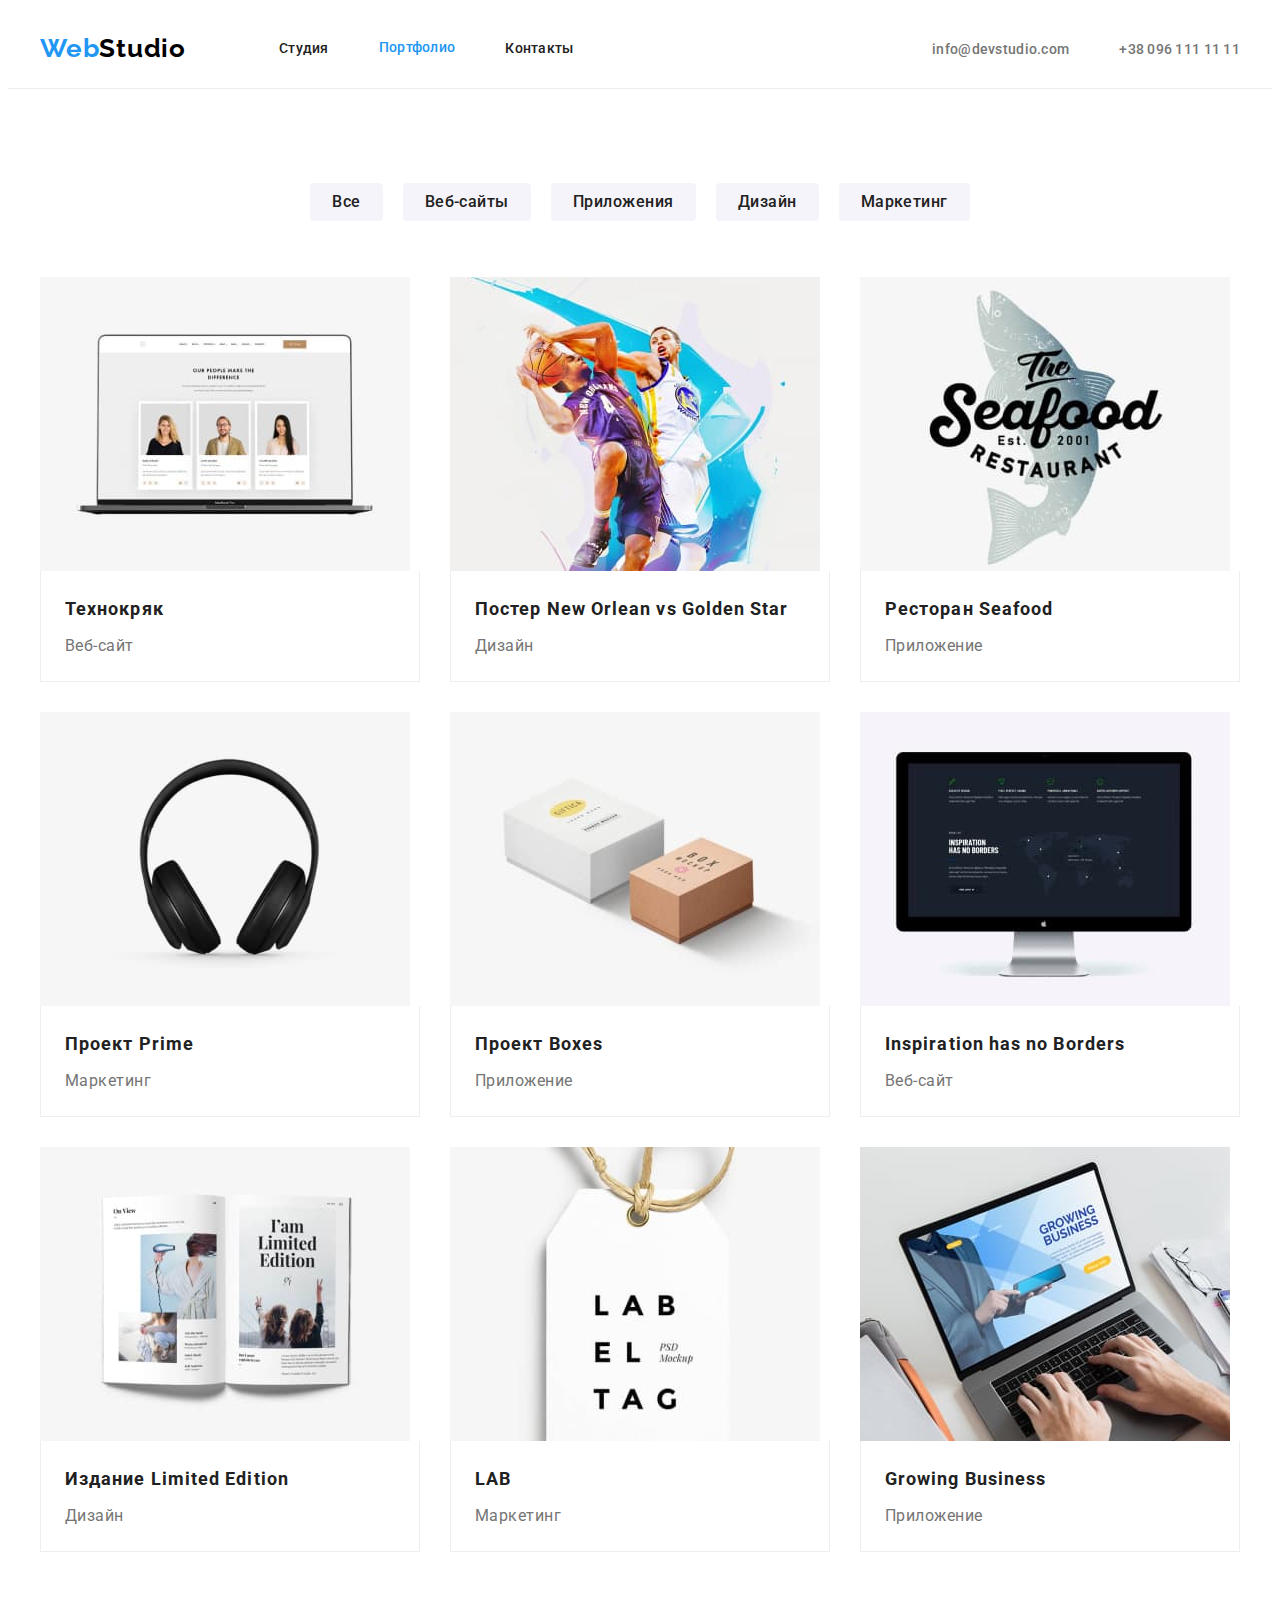
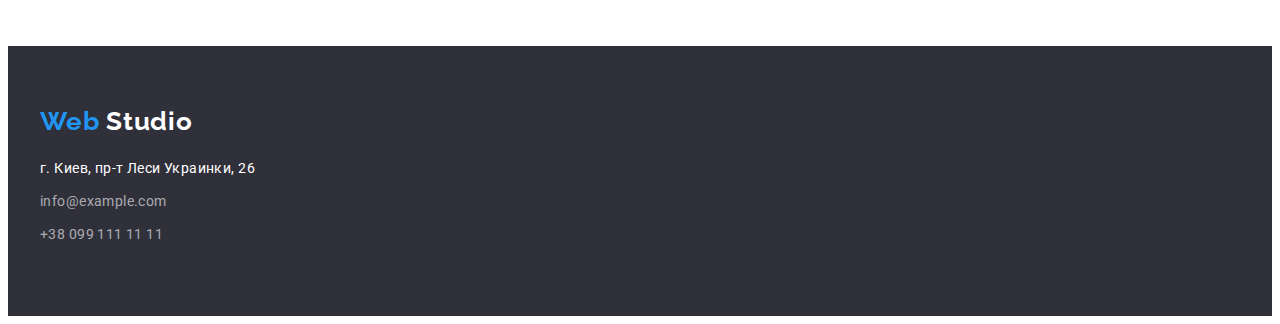
==== commit 4983d630: "ok card" ====
--- a/portfolio.html
+++ b/portfolio.html
@@ -25,193 +25,239 @@
     <header class="header">
       <div class="container header-section">
         <nav class="nav">
-          <a class="logo link" href="./index.html"><span class="logo-web">Web</span>Studio</a>
+          <a class="logo link" href="./index.html"
+            ><span class="logo-web">Web</span>Studio</a
+          >
           <ul class="menu list">
             <li class="item-li">
               <a class="menu-list link" href="./index.html">Студия</a>
             </li>
             <li class="item-li">
-              <a class="menu-list curent link" href="./portfolio.html">Портфолио</a>
+              <a class="menu-list curent link" href="./portfolio.html"
+                >Портфолио</a
+              >
             </li>
             <li class="item-li">
               <a class="menu-list link" href="">Контакты</a>
             </li>
           </ul>
         </nav>
-  
+
         <ul class="nav-adress list">
           <li class="mail-contact">
-            <a class="menu-contact link" lang="en" href="mailto:info@devstudio.com">info@devstudio.com</a>
+            <a
+              class="menu-contact link"
+              lang="en"
+              href="mailto:info@devstudio.com"
+              >info@devstudio.com</a
+            >
           </li>
           <li class="">
-            <a class="menu-contact link" href="tel:+380961111111">+38 096 111 11 11</a>
+            <a class="menu-contact link" href="tel:+380961111111"
+              >+38 096 111 11 11</a
+            >
           </li>
         </ul>
       </div>
     </header>
 
-      <main>
-        <!--section portfolio-->
-        <section class="section-portfolio">
-          <div class="container">
-<h1 hidden>Портфолио</h1>
-<ul class="portfolio-button-menu list">
-  <li class="portfolio-button-li">
-    <button type="button" class="portfolio-button">Все</button>
-  </li>
-  <li class="portfolio-button-li">
-    <button type="button" class="portfolio-button">Веб-сайты</button>
-  </li>
-  <li class="portfolio-button-li">
-    <button type="button" class="portfolio-button">Приложения</button>
-  </li>
-  <li class="portfolio-button-li">
-    <button type="button" class="portfolio-button">Дизайн</button>
-  </li>
-  <li class="portfolio-button-li">
-    <button type="button" class="portfolio-button">Маркетинг</button>
-  </li>
-</ul>
-<h2 hidden>Примеры наших робот</h2>
-
-<ul class="portfolio-card-list list">
-
-  <li class="portfolio-card">
-    <a href=""></a>
-    <img src="./img/portfolio/img01-laptopscreen.jpg" alt="монитор ноутбука" width="370" height="294" />
-    <div class="portfolio-padding">
-<div class="portfolio-card-content">
-  <h3 class="card-title">Технокряк</h3>
-  <p class="card-txt">Веб-сайт</p>
-</div>
-    </div>   
-  </li>
-
-  <li class="portfolio-card">
-    <a href=""></a>
-    <img src="./img/portfolio/img02-basketball.jpg" alt="постер с изображением баскетболистов" width="370"
-      height="294" />
-      <div class="portfolio-padding">
-        <div class="portfolio-card-content">
-    <h3 class="card-title">
-      Постер <span lang="en"> seafood New Orlean vs Golden Star</span>
-    </h3>
-    <p class="card-txt">Дизайн</p>
-    </div>
-    </div>
-</li>
-
-  <li class="portfolio-card">
-    <a href=""></a>
-    <img src="./img/portfolio/img03-seafood.jpg" alt="ємблема ресторана морепродуктов" width="370" height="294" />
-  <div class="portfolio-padding">
-    <div class="portfolio-card-content">
-      <h3 class="card-title">
-      Ресторан <span lang="en">Seafood</span>
-    </h3>
-    <p class="card-txt">Приложение</p>
-    </div>
-    </div>
-  </li>
-
-  <li class="portfolio-card">
-    <a href=""></a>
-    <img src="./img/portfolio/img04-earphone.jpg" alt="наушники" width="370" height="294" />
-    <div class="portfolio-padding">
-      <div class="portfolio-card-content">
-          <h3 class="card-title">Проект <span lang="en">Prime</span></h3>
-    <p class="card-txt">Маркетинг</p>
-  </div>
-  </div>
-  </li>
-
-  <li class="portfolio-card">
-    <a href=""></a>
-    <img src="./img/portfolio/img05-boxesjpg.jpg" alt="две коробочки" width="370" height="294" />
-  <div class="portfolio-padding">
-    <div class="portfolio-card-content">
-        <h3 class="card-title">Проект <span lang="en">Boxes</span></h3>
-    <p class="card-txt">Приложение</p>
-    </div>
-    </div>
-  </li>
-
-  <li class="portfolio-card">
-    <a href=""></a>
-    <img src="./img/portfolio/img06-screen.jpg" alt="монитор с изображением карты мира" width="370" height="294" />
-  <div class="portfolio-padding">
-    <div class="portfolio-card-content">
-        <h3 class="card-title">
-      <span lang="en">Inspiration has no Borders</span>
-    </h3>
-    <p class="card-txt">Веб-сайт</p>
-    </div>
-    </div>
-  </li>
-
-  <li class="portfolio-card">
-    <a href=""></a>
-    <img src="./img/portfolio/img07-magazine.jpg" alt="разворот журнала" width="370" height="294" />
-    <div class="portfolio-padding">
-      <div class="portfolio-card-content">
-        <h3 class="card-title">
-      Издание <span lang="en">Limited Edition</span>
-    </h3>
-    <p class="card-txt">Дизайн</p>
-    </div>
-    </div>
-  </li>
-
-  <li class="portfolio-card">
-    <a href=""></a>
-    <img src="./img/portfolio/img08-label.jpg" alt="эмблема проекта лаб" width="370" height="294" />
-  <div class="portfolio-padding">
-    <div class="portfolio-card-content">
-    <h3 class="card-title"><span lang="en">LAB</span></h3>
-    <p class="card-txt">Маркетинг</p>
-    </div>
-    </div>
-    </li>
-
-  <li class="portfolio-card">
-    <a href=""></a>
-    <img src="./img/portfolio/img09-laptop.jpg" alt="набор на клавиатуре ноутбука" width="370" height="294" />
-    <div class="portfolio-padding">
-      <div class="portfolio-card-content">
-    <h3 class="card-title">
-      <span lang="en">Growing Business</span>
-    </h3>
-    <p class="card-txt">Приложение</p>
-    </div>
-    </div>
-    </li>
-</ul>
-          </div>
-         
-        </section>
-      </main>
-
-          <footer>
-            <!--contact-->
-            <div class="container div-footer">
-              <a class="logo logo-footer link" href="./index.html"><span class="logo-web">Web</span>
-                <span class="logo-studio">Studio</span></a>
-              <address class="adress-footer">
-                <ul class="adress list">
-                  <li class="contact-list list">
-                    <a class="contact-map link" href="https://goo.gl/maps/kWYsMnAb214LJ1XZ8" target="blank"
-                      rel="noopener noreferer">г. Киев, пр-т Леси Украинки, 26</a>
-                  </li>
-                  <li class="contact-list list">
-                    <a class="contact link" href="mailto:info@example.com">info@example.com</a>
-                  </li>
-                  <li class="contact-list list">
-                    <a class="contact link" href="tel:+380991111111">+38 099 111 11 11</a>
-                  </li>
-                </ul>
-              </address>
-            </div>
-          </footer>
-    </div>
+    <main>
+      <!--section portfolio-->
+      <section class="section-portfolio">
+        <div class="container">
+          <h1 hidden>Портфолио</h1>
+          <ul class="portfolio-button-menu list">
+            <li class="portfolio-button-li">
+              <button type="button" class="portfolio-button">Все</button>
+            </li>
+            <li class="portfolio-button-li">
+              <button type="button" class="portfolio-button">Веб-сайты</button>
+            </li>
+            <li class="portfolio-button-li">
+              <button type="button" class="portfolio-button">Приложения</button>
+            </li>
+            <li class="portfolio-button-li">
+              <button type="button" class="portfolio-button">Дизайн</button>
+            </li>
+            <li class="portfolio-button-li">
+              <button type="button" class="portfolio-button">Маркетинг</button>
+            </li>
+          </ul>
+          <h2 hidden>Примеры наших робот</h2>
+
+          <ul class="portfolio-card-list list">
+            <li class="portfolio-card">
+              <a href=""></a>
+              <img
+                src="./img/portfolio/img01-laptopscreen.jpg"
+                alt="монитор ноутбука"
+                width="370"
+                height="294"
+              />
+              <div class="portfolio-card-content">
+                <h3 class="card-title">Технокряк</h3>
+                <p class="card-txt">Веб-сайт</p>
+              </div>
+            </li>
+
+            <li class="portfolio-card">
+              <a href=""></a>
+              <img
+                src="./img/portfolio/img02-basketball.jpg"
+                alt="постер с изображением баскетболистов"
+                width="370"
+                height="294"
+              />
+              <div class="portfolio-card-content">
+                <h3 class="card-title">
+                  Постер
+                  <span lang="en">New Orlean vs Golden Star</span>
+                </h3>
+                <p class="card-txt">Дизайн</p>
+              </div>
+            </li>
+
+            <li class="portfolio-card">
+              <a href=""></a>
+              <img
+                src="./img/portfolio/img03-seafood.jpg"
+                alt="ємблема ресторана морепродуктов"
+                width="370"
+                height="294"
+              />
+              <div class="portfolio-card-content">
+                <h3 class="card-title">
+                  Ресторан <span lang="en">Seafood</span>
+                </h3>
+                <p class="card-txt">Приложение</p>
+              </div>
+            </li>
+
+            <li class="portfolio-card">
+              <a href=""></a>
+              <img
+                src="./img/portfolio/img04-earphone.jpg"
+                alt="наушники"
+                width="370"
+                height="294"
+              />
+              <div class="portfolio-card-content">
+                <h3 class="card-title">Проект <span lang="en">Prime</span></h3>
+                <p class="card-txt">Маркетинг</p>
+              </div>
+            </li>
+
+            <li class="portfolio-card">
+              <a href=""></a>
+              <img
+                src="./img/portfolio/img05-boxesjpg.jpg"
+                alt="две коробочки"
+                width="370"
+                height="294"
+              />
+              <div class="portfolio-card-content">
+                <h3 class="card-title">Проект <span lang="en">Boxes</span></h3>
+                <p class="card-txt">Приложение</p>
+              </div>
+            </li>
+
+            <li class="portfolio-card">
+              <a href=""></a>
+              <img
+                src="./img/portfolio/img06-screen.jpg"
+                alt="монитор с изображением карты мира"
+                width="370"
+                height="294"
+              />
+              <div class="portfolio-card-content">
+                <h3 class="card-title">
+                  <span lang="en">Inspiration has no Borders</span>
+                </h3>
+                <p class="card-txt">Веб-сайт</p>
+              </div>
+            </li>
+
+            <li class="portfolio-card">
+              <a href=""></a>
+              <img
+                src="./img/portfolio/img07-magazine.jpg"
+                alt="разворот журнала"
+                width="370"
+                height="294"
+              />
+              <div class="portfolio-card-content">
+                <h3 class="card-title">
+                  Издание <span lang="en">Limited Edition</span>
+                </h3>
+                <p class="card-txt">Дизайн</p>
+              </div>
+            </li>
+
+            <li class="portfolio-card">
+              <a href=""></a>
+              <img
+                src="./img/portfolio/img08-label.jpg"
+                alt="эмблема проекта лаб"
+                width="370"
+                height="294"
+              />
+              <div class="portfolio-card-content">
+                <h3 class="card-title"><span lang="en">LAB</span></h3>
+                <p class="card-txt">Маркетинг</p>
+              </div>
+            </li>
+
+            <li class="portfolio-card">
+              <a href=""></a>
+              <img
+                src="./img/portfolio/img09-laptop.jpg"
+                alt="набор на клавиатуре ноутбука"
+                width="370"
+                height="294"
+              />
+              <div class="portfolio-card-content">
+                <h3 class="card-title">
+                  <span lang="en">Growing Business</span>
+                </h3>
+                <p class="card-txt">Приложение</p>
+              </div>
+            </li>
+          </ul>
+        </div>
+      </section>
+    </main>
+
+    <footer>
+      <!--contact-->
+      <div class="container div-footer">
+        <a class="logo logo-footer link" href="./index.html"
+          ><span class="logo-web">Web</span>
+          <span class="logo-studio">Studio</span></a
+        >
+        <address class="adress-footer">
+          <ul class="adress list">
+            <li class="contact-list list">
+              <a
+                class="contact-map link"
+                href="https://goo.gl/maps/kWYsMnAb214LJ1XZ8"
+                target="blank"
+                rel="noopener noreferer"
+                >г. Киев, пр-т Леси Украинки, 26</a
+              >
+            </li>
+            <li class="contact-list list">
+              <a class="contact link" href="mailto:info@example.com"
+                >info@example.com</a
+              >
+            </li>
+            <li class="contact-list list">
+              <a class="contact link" href="tel:+380991111111"
+                >+38 099 111 11 11</a
+              >
+            </li>
+          </ul>
+        </address>
+      </div>
+    </footer>
   </body>
 </html>
--- a/css/style.css
+++ b/css/style.css
@@ -186,8 +186,6 @@
 }
 
 /* == section the best == */
-.section-the-best {
-}
 
 .the-best {
   display: flex;
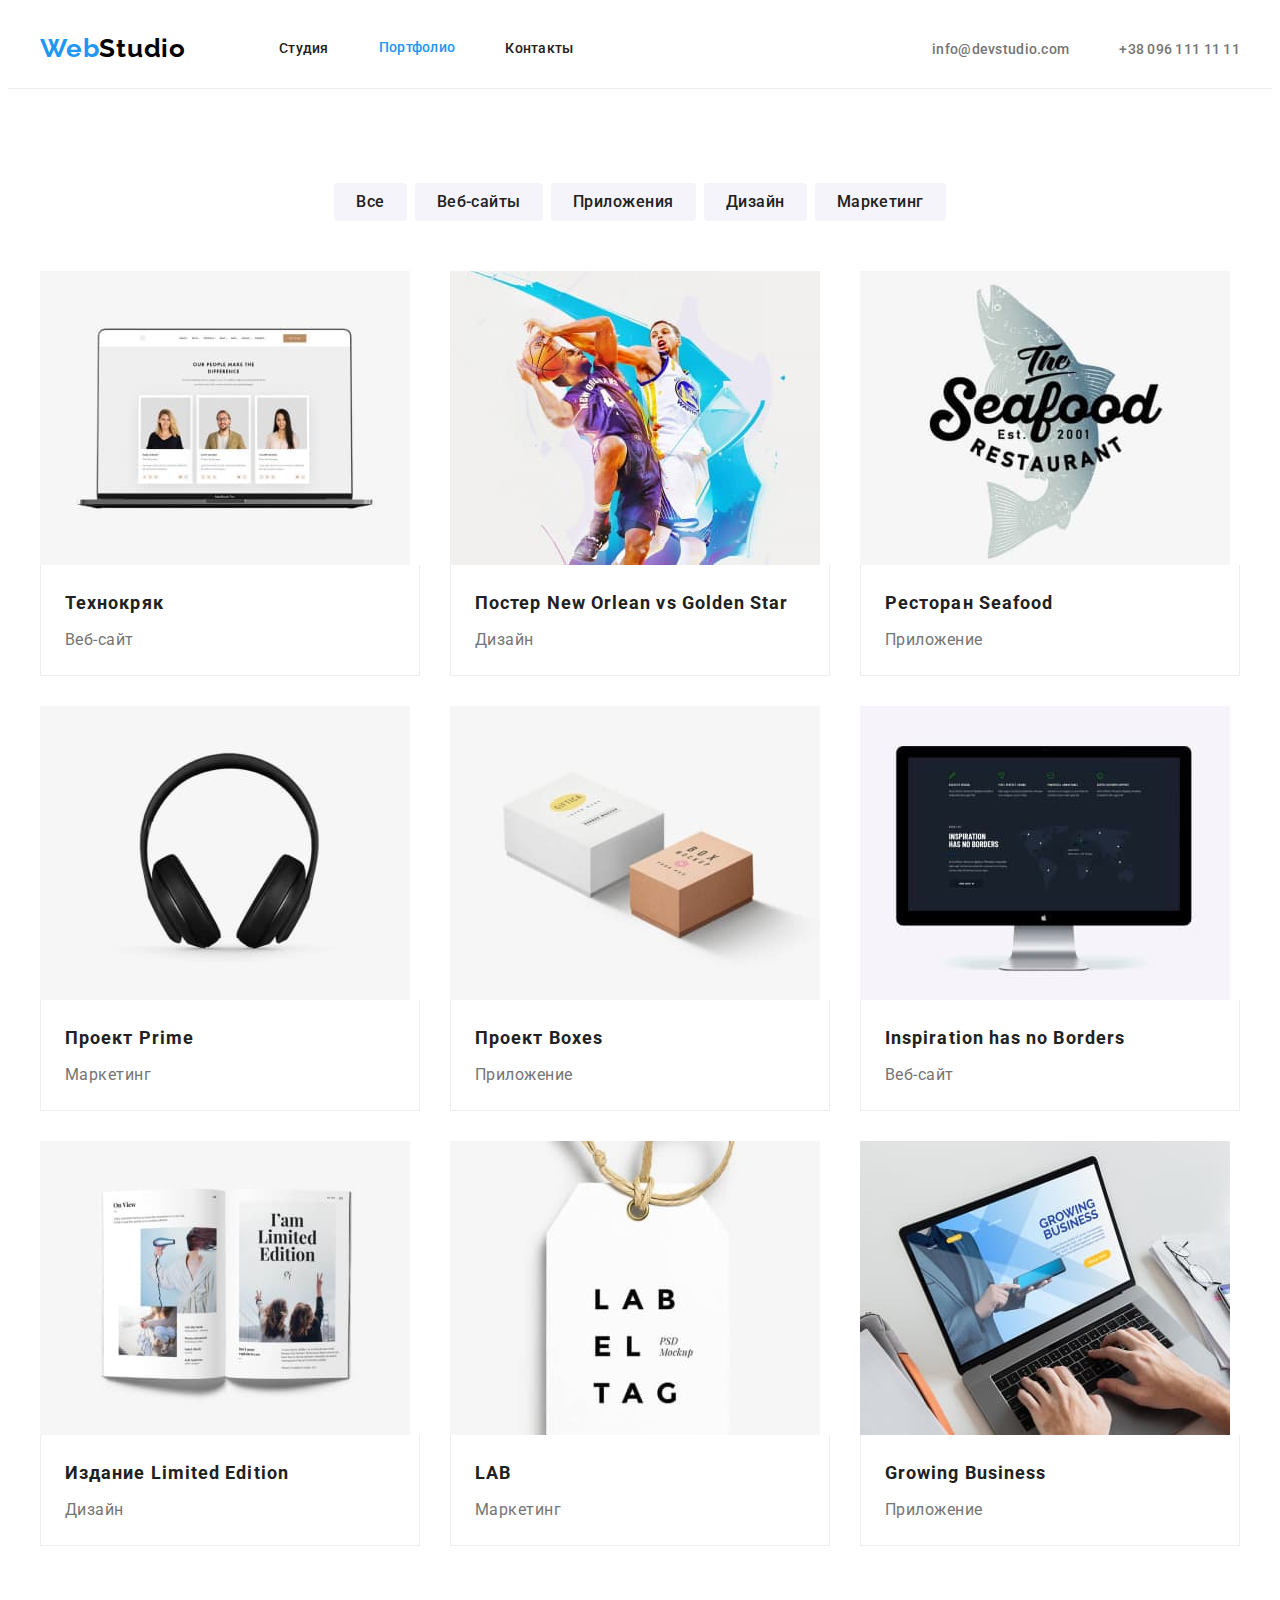
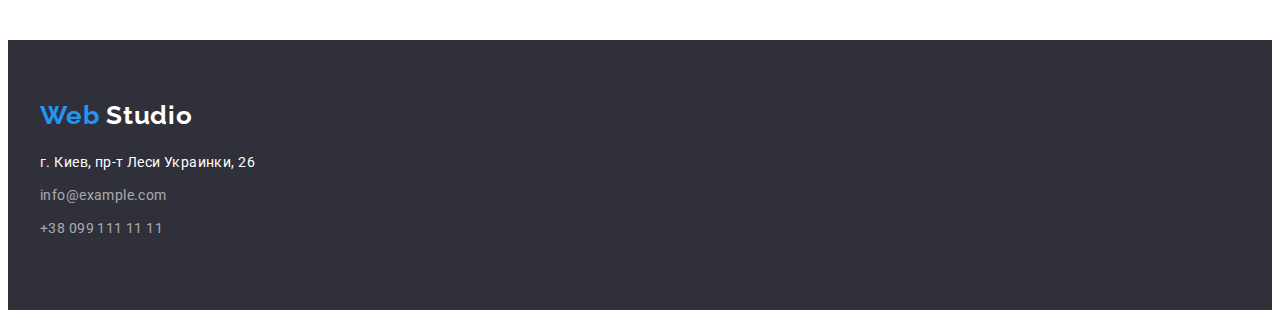
==== commit 07628755: "edits made" ====
--- a/portfolio.html
+++ b/portfolio.html
@@ -22,7 +22,7 @@
 
   <body>
     <!-- === HEADER === -->
-    <header class="header">
+    <header>
       <div class="container header-section">
         <nav class="nav">
           <a class="logo link" href="./index.html"
@@ -63,7 +63,7 @@
 
     <main>
       <!--section portfolio-->
-      <section class="section-portfolio">
+      <section class="section">
         <div class="container">
           <h1 hidden>Портфолио</h1>
           <ul class="portfolio-button-menu list">
--- a/css/style.css
+++ b/css/style.css
@@ -52,6 +52,10 @@
 } */
 
 /* ======= COMPONENTS ======== */
+.section {
+  padding-top: 94px;
+  padding-bottom: 94px;
+}
 
 .container {
   width: 1200px;
@@ -59,8 +63,6 @@
   margin-right: auto;
   padding-left: 15px;
   padding-right: 15px;
-  padding-top: 94px;
-  padding-bottom: 0;
 }
 
 /* ==== navigation ==== */
@@ -72,7 +74,7 @@
   justify-content: space-between;
 }
 
-.header {
+header {
   border-bottom: 1px solid #ececec;
 }
 
@@ -156,13 +158,13 @@
 .hero {
   background: var(--background-hero-footer);
   text-align: center;
-}
-.container-hero {
-  text-align: center;
   padding-right: auto;
   padding-left: auto;
   padding-top: 200px;
   padding-bottom: 200px;
+}
+.container-hero {
+  text-align: center;
 }
 .hero-title {
   margin-bottom: 30px;
@@ -190,33 +192,36 @@
 .the-best {
   display: flex;
   flex-wrap: wrap;
-  justify-content: space-between;
+  margin-left: calc(-1 * var(--card-set-gap));
 }
 .the-best-list {
-  flex-basis: calc((100% - 90px) / 4);
-}
-.the-best-list + .the-best-list {
+  flex-basis: calc((100% - 4 * var(--card-set-gap)) / 4);
   margin-left: var(--card-set-gap);
 }
 
+.the-best-txt {
+  font-size: 14px;
+  font-weight: 400;
+  line-height: 1.71;
+  letter-spacing: 0.03em;
+  text-align: left;
+}
+
 .the-best-title {
+  margin-bottom: 10px;
+
   font-size: 14px;
   font-weight: 700;
   line-height: 1.14;
   letter-spacing: 0.03em;
   text-align: left;
   color: var(--color-title);
-  text-transform: uppercase;
-}
-.the-best-txt {
-  font-weight: 400;
-  line-height: 1.71;
-  letter-spacing: 0.03em;
-  text-align: left;
 }
 
 /* ===== section we do ===== */
-
+.section-we-do {
+  padding-top: 0;
+}
 .we-do {
   display: flex;
   margin-left: -30px;
@@ -246,29 +251,21 @@
   display: flex;
   margin-left: -30px;
   margin-top: -30px;
-  padding-bottom: 94px;
 }
 .team-list {
-  display: block;
   margin-left: 30px;
   margin-top: 30px;
-  padding-bottom: 30px;
 
   background: #ffffff;
   box-shadow: 0px 1px 3px rgba(0, 0, 0, 0.12), 0px 1px 1px rgba(0, 0, 0, 0.14),
     0px 2px 1px rgba(0, 0, 0, 0.2);
   border-radius: 0px 0px 4px 4px;
 }
-
-.team-name {
-  margin-top: var(--card-set-gap);
-  font-size: 16px;
-  font-weight: 500;
-  line-height: 1.9;
-  letter-spacing: 0.03em;
-  text-align: center;
-  color: var(--color-title);
-}
+.team-contant {
+  padding-top: 30px;
+  padding-bottom: 30px;
+}
+
 .team-txt {
   font-size: 16px;
   line-height: 1.9;
@@ -277,17 +274,21 @@
   font-weight: 400;
   color: var(--color-txt);
 }
+.team-name {
+  font-size: 16px;
+  line-height: 1.9;
+  font-weight: 500;
+  letter-spacing: 0.03em;
+  text-align: center;
+  color: var(--color-title);
+}
 
 /* ===== portfolio ===== */
 
-.section-portfolio {
-  padding-bottom: 94px;
-}
-
 .portfolio-button-menu {
   display: flex;
   margin: 0 auto;
-  margin-bottom: 56px;
+  margin-bottom: 50px;
   justify-content: center;
   text-align: center;
 }
@@ -324,7 +325,7 @@
 }
 
 .portfolio-button-li:not(:first-child) {
-  margin-left: 20px;
+  margin-left: 8px;
 }
 
 /* portfolio card */
@@ -369,11 +370,10 @@
 /* footer */
 footer {
   background: var(--background-hero-footer);
-}
-.div-footer {
-  padding: 60px 15px;
-  margin-right: auto;
-}
+  padding-top: 60px;
+  padding-bottom: 60px;
+}
+
 .logo-footer {
   margin-bottom: 20px;
 }
